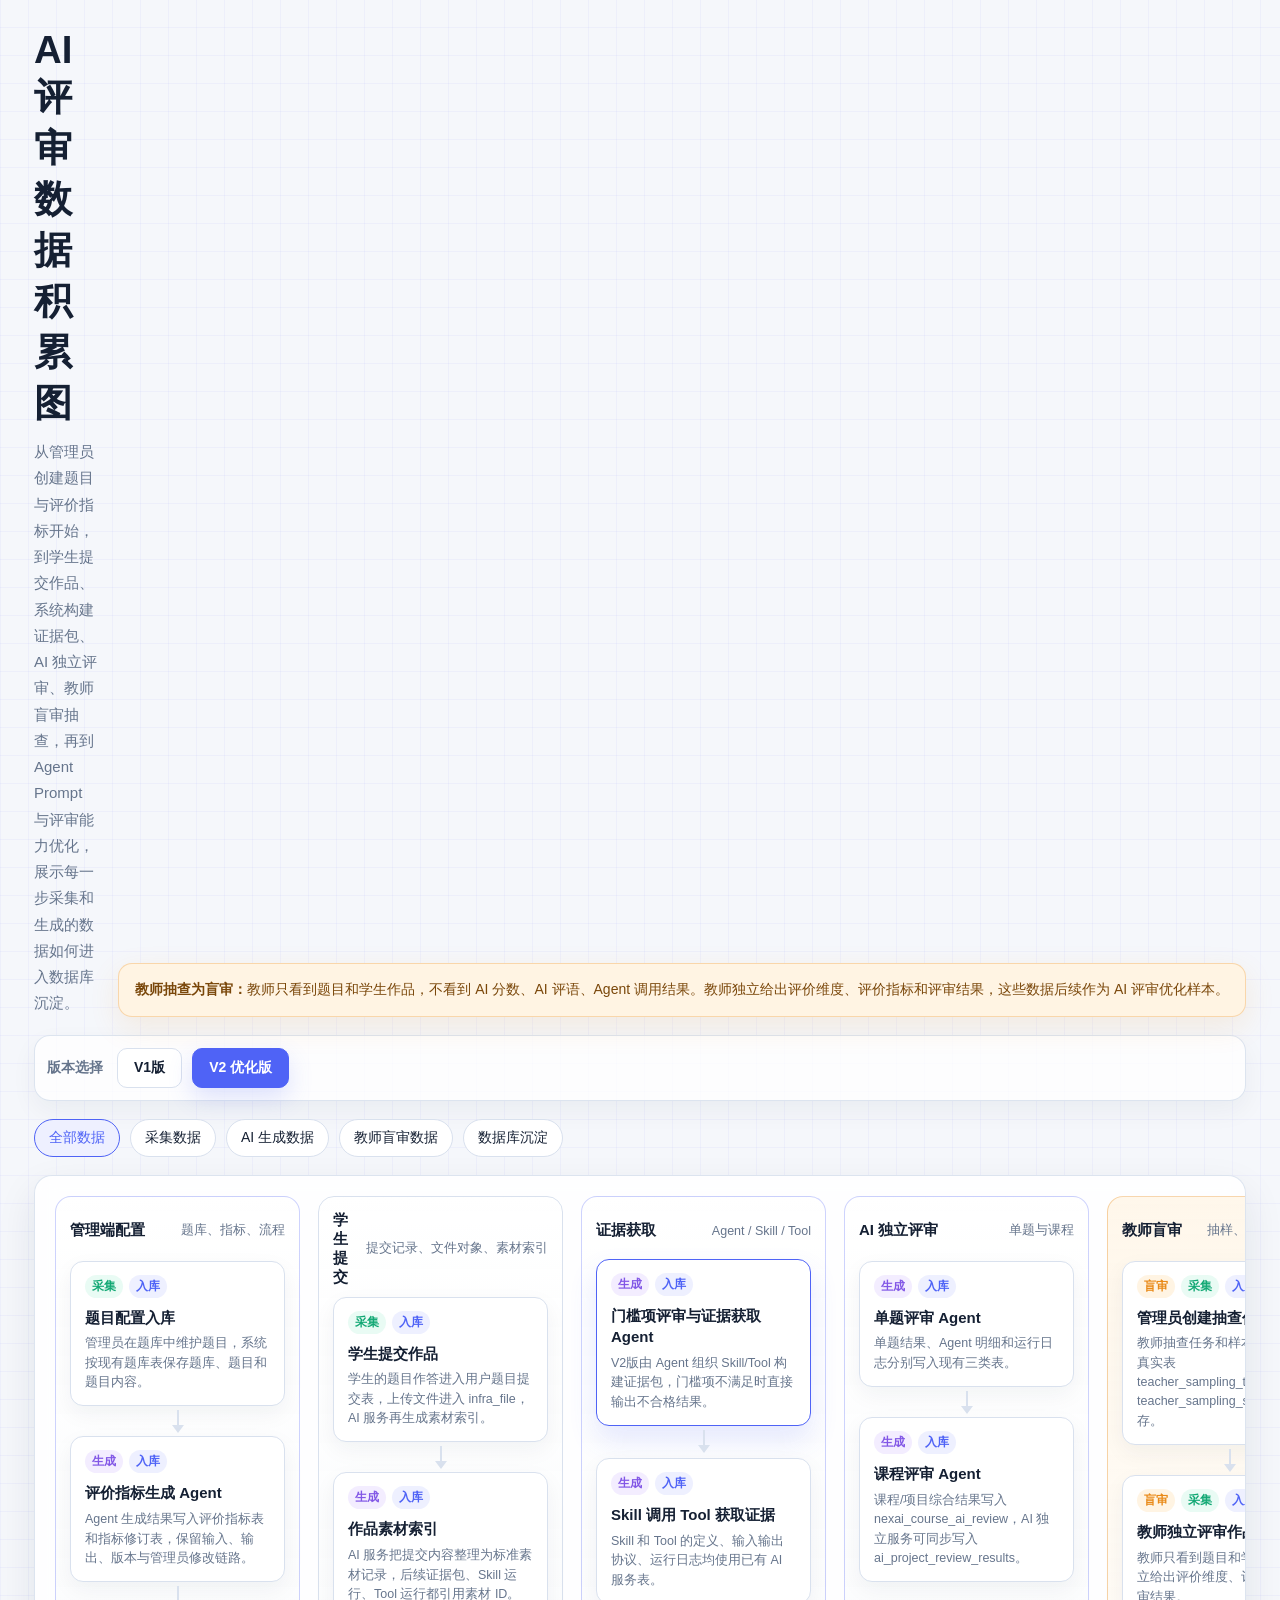
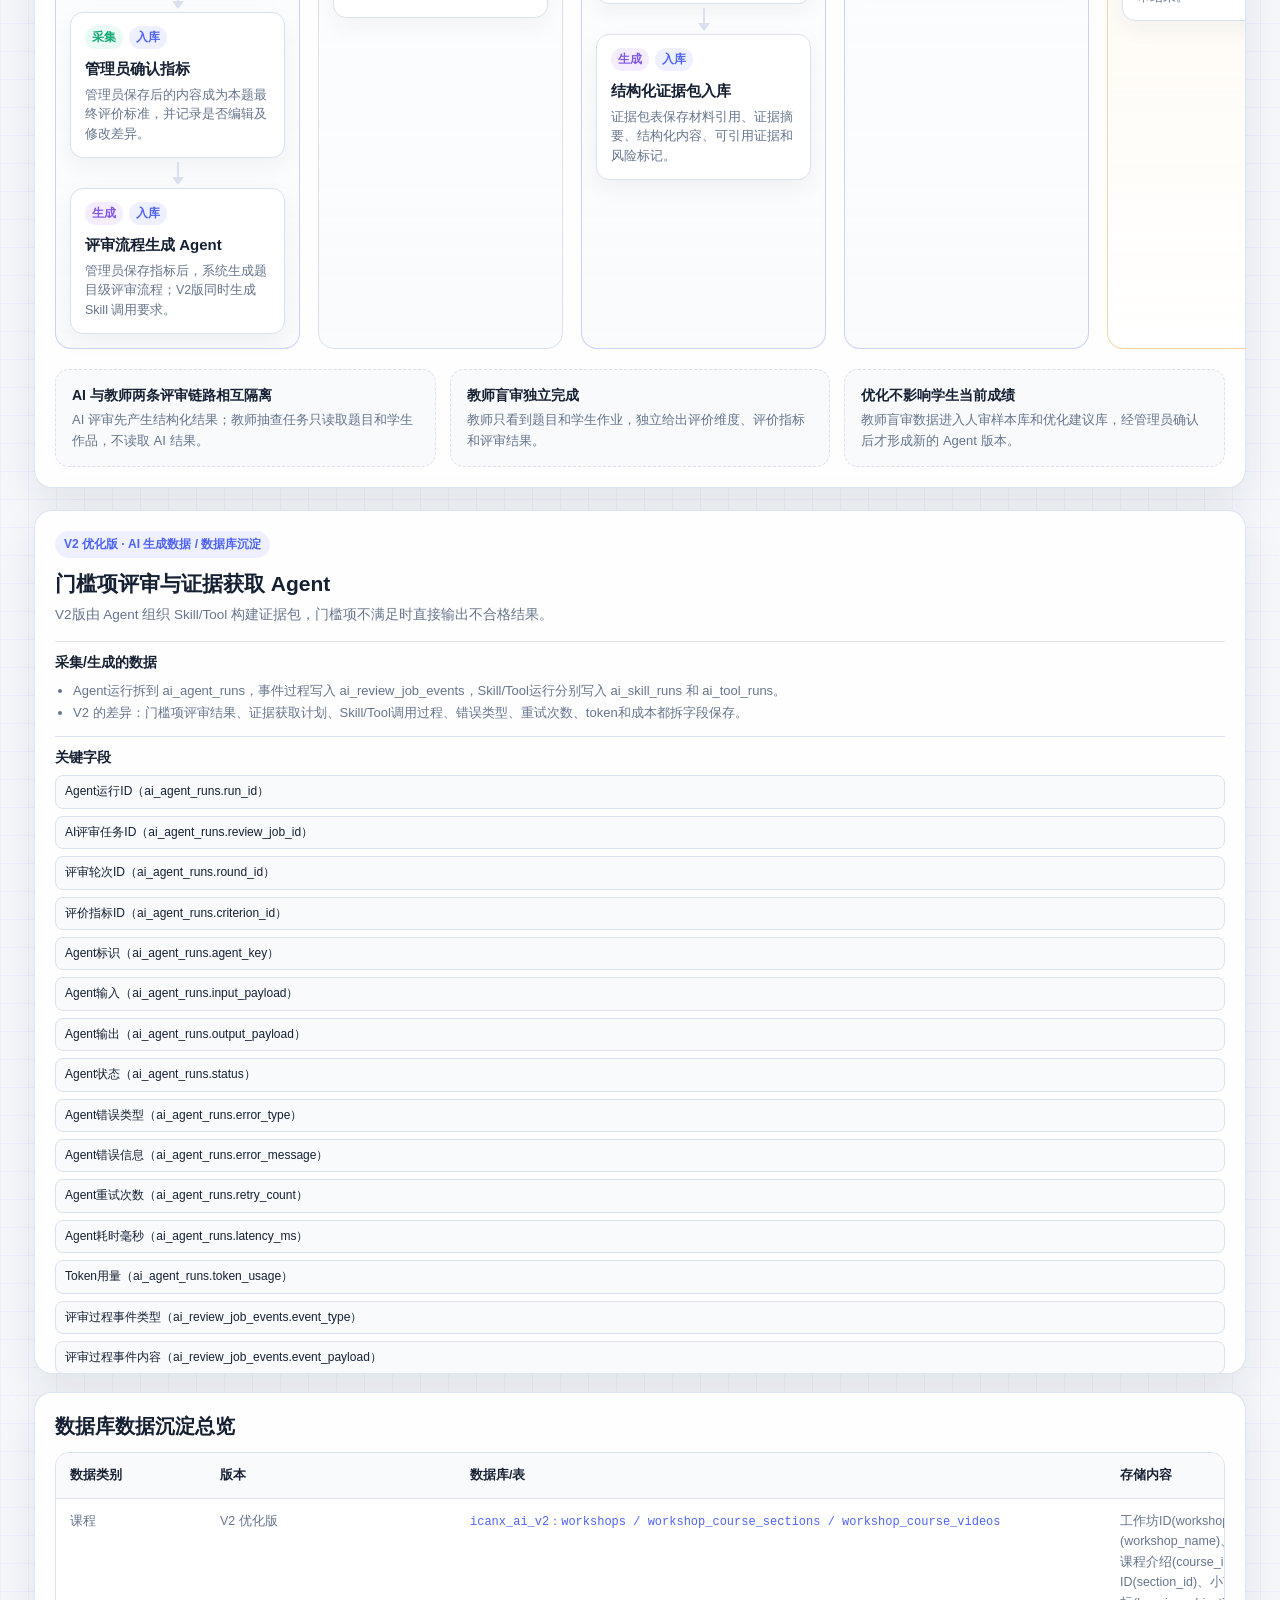
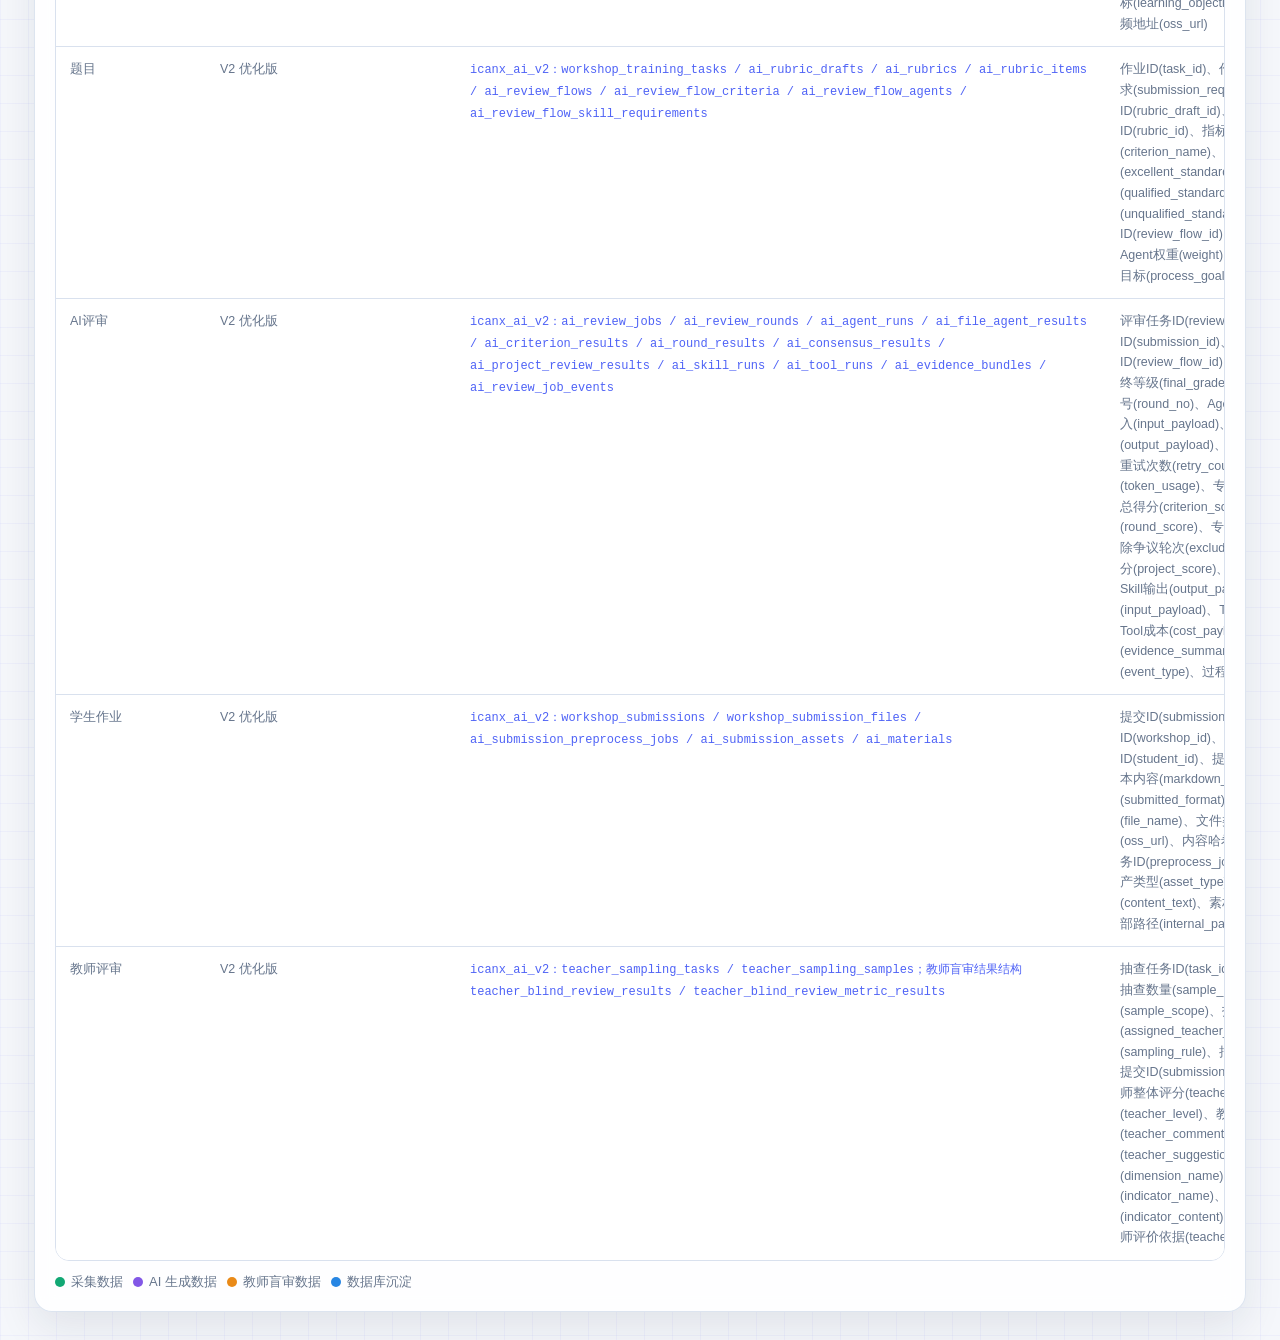
==== ai_review_data_accumulation_map.html @ d0ad9328 "Deploy AI review data accumulation map" ====
<!--
  文件说明：AI 评审数据积累交互图。
  作用：展示 AI 评审、教师盲审与 Prompt 优化过程中，采集数据和生成数据如何进入数据库沉淀。
  使用方式：直接双击本 HTML 文件即可在浏览器中查看和交互。
-->
<!doctype html>
<html lang="zh-CN">
<head>
  <meta charset="UTF-8" />
  <meta name="viewport" content="width=device-width, initial-scale=1.0" />
  <title>AI 评审数据积累图</title>
  <style>
    :root {
      color-scheme: light;
      --bg: #f5f7fb;
      --surface: #ffffff;
      --surface-soft: #f8fafc;
      --ink: #152033;
      --muted: #66758c;
      --line: #d9e1ee;
      --primary: #4f63f6;
      --primary-soft: #eef0ff;
      --green: #12a874;
      --green-soft: #e9fbf4;
      --orange: #e98a18;
      --orange-soft: #fff4e3;
      --purple: #8257e6;
      --purple-soft: #f3edff;
      --blue: #2786e3;
      --blue-soft: #eaf4ff;
      --red: #d94a4a;
      --red-soft: #fff0f0;
      --shadow: 0 16px 40px rgba(21, 32, 51, 0.09);
      --radius: 14px;
    }

    * {
      box-sizing: border-box;
    }

    body {
      margin: 0;
      font-family: -apple-system, BlinkMacSystemFont, "Segoe UI", "PingFang SC", "Microsoft YaHei", sans-serif;
      background:
        linear-gradient(90deg, rgba(79, 99, 246, 0.05) 1px, transparent 1px),
        linear-gradient(0deg, rgba(79, 99, 246, 0.05) 1px, transparent 1px),
        var(--bg);
      background-size: 28px 28px;
      color: var(--ink);
    }

    .page {
      max-width: 1880px;
      margin: 0 auto;
      padding: 28px 34px;
    }

    .hero {
      display: grid;
      grid-template-columns: minmax(0, 1fr) auto;
      gap: 20px;
      align-items: end;
      margin-bottom: 18px;
    }

    h1 {
      margin: 0 0 10px;
      font-size: clamp(26px, 3vw, 42px);
      letter-spacing: 0;
    }

    .subtitle {
      max-width: 980px;
      margin: 0;
      color: var(--muted);
      line-height: 1.75;
      font-size: 15px;
    }

    .blind-note {
      min-width: 280px;
      border: 1px solid rgba(233, 138, 24, 0.28);
      background: var(--orange-soft);
      color: #7a470a;
      border-radius: var(--radius);
      padding: 14px 16px;
      font-size: 14px;
      line-height: 1.65;
      box-shadow: 0 10px 30px rgba(233, 138, 24, 0.12);
    }

    .toolbar {
      display: flex;
      flex-wrap: wrap;
      gap: 10px;
      margin: 18px 0;
    }

    .version-toolbar {
      display: flex;
      flex-wrap: wrap;
      align-items: center;
      gap: 10px;
      margin: 18px 0 8px;
      padding: 12px;
      border: 1px solid rgba(217, 225, 238, 0.9);
      border-radius: 16px;
      background: rgba(255, 255, 255, 0.74);
      box-shadow: 0 10px 26px rgba(21, 32, 51, 0.05);
    }

    .version-label {
      color: var(--muted);
      font-size: 14px;
      font-weight: 700;
      margin-right: 4px;
    }

    .filter-btn {
      appearance: none;
      border: 1px solid var(--line);
      background: var(--surface);
      color: var(--ink);
      border-radius: 999px;
      padding: 9px 14px;
      cursor: pointer;
      font-size: 14px;
      transition: 0.18s ease;
    }

    .filter-btn:hover,
    .filter-btn.active {
      border-color: var(--primary);
      background: var(--primary-soft);
      color: var(--primary);
    }

    .version-btn {
      appearance: none;
      border: 1px solid var(--line);
      background: var(--surface);
      color: var(--ink);
      border-radius: 10px;
      padding: 10px 16px;
      cursor: pointer;
      font-size: 14px;
      font-weight: 700;
      transition: 0.18s ease;
    }

    .version-btn:hover,
    .version-btn.active {
      border-color: var(--primary);
      background: var(--primary);
      color: #fff;
      box-shadow: 0 10px 24px rgba(79, 99, 246, 0.18);
    }

    .layout {
      display: grid;
      grid-template-columns: minmax(0, 1fr) 480px;
      gap: 22px;
      align-items: start;
    }

    .map-card,
    .detail-panel,
    .table-panel {
      background: rgba(255, 255, 255, 0.88);
      border: 1px solid rgba(217, 225, 238, 0.9);
      border-radius: 18px;
      box-shadow: var(--shadow);
      backdrop-filter: blur(10px);
    }

    .map-card {
      padding: 20px;
      overflow-x: auto;
      overflow-y: visible;
    }

    .lane-grid {
      display: grid;
      grid-template-columns: repeat(6, minmax(245px, 1fr));
      gap: 18px;
      align-items: stretch;
      min-width: 1550px;
    }

    .lane {
      min-width: 0;
      border: 1px solid var(--line);
      border-radius: 16px;
      padding: 14px;
      background: linear-gradient(180deg, rgba(255, 255, 255, 0.96), rgba(248, 250, 252, 0.86));
    }

    .lane.hidden-by-version {
      display: none;
    }

    .lane.ai {
      border-color: rgba(79, 99, 246, 0.28);
    }

    .lane.teacher {
      border-color: rgba(233, 138, 24, 0.35);
      background: linear-gradient(180deg, rgba(255, 244, 227, 0.72), rgba(255, 255, 255, 0.92));
    }

    .lane.optimize {
      border-color: rgba(18, 168, 116, 0.28);
      background: linear-gradient(180deg, rgba(233, 251, 244, 0.78), rgba(255, 255, 255, 0.92));
    }

    .lane-title {
      display: flex;
      align-items: center;
      justify-content: space-between;
      gap: 8px;
      margin-bottom: 10px;
      min-height: 40px;
      font-size: 15px;
      font-weight: 700;
    }

    .lane-title span {
      min-width: 0;
    }

    .lane-title small {
      flex-shrink: 0;
      color: var(--muted);
      font-weight: 500;
    }

    .step {
      position: relative;
      width: 100%;
      text-align: left;
      appearance: none;
      border: 1px solid var(--line);
      background: var(--surface);
      color: var(--ink);
      border-radius: 13px;
      padding: 13px 14px;
      margin-bottom: 30px;
      cursor: pointer;
      box-shadow: 0 8px 22px rgba(21, 32, 51, 0.05);
      transition: transform 0.18s ease, border-color 0.18s ease, box-shadow 0.18s ease;
    }

    .step:last-child {
      margin-bottom: 0;
    }

    .step:not(:last-child)::after {
      content: "";
      position: absolute;
      left: 50%;
      bottom: -22px;
      width: 2px;
      height: 17px;
      background: var(--line);
      transform: translateX(-50%);
    }

    .step:not(:last-child)::before {
      content: "";
      position: absolute;
      left: 50%;
      bottom: -28px;
      width: 0;
      height: 0;
      border-left: 6px solid transparent;
      border-right: 6px solid transparent;
      border-top: 8px solid var(--line);
      transform: translateX(-50%);
    }

    .step:hover,
    .step.active {
      transform: translateY(-2px);
      border-color: var(--primary);
      box-shadow: 0 14px 28px rgba(79, 99, 246, 0.14);
    }

    .step.hidden-by-filter {
      opacity: 0.28;
      filter: grayscale(0.35);
    }

    .step.hidden-by-version {
      display: none;
    }

    .tag-row {
      display: flex;
      flex-wrap: wrap;
      gap: 6px;
      margin-bottom: 9px;
    }

    .tag {
      display: inline-flex;
      align-items: center;
      border-radius: 999px;
      padding: 3px 7px;
      font-size: 12px;
      font-weight: 600;
      background: var(--blue-soft);
      color: var(--blue);
    }

    .tag.generated {
      background: var(--purple-soft);
      color: var(--purple);
    }

    .tag.collected {
      background: var(--green-soft);
      color: var(--green);
    }

    .tag.blind {
      background: var(--orange-soft);
      color: var(--orange);
    }

    .tag.db {
      background: var(--primary-soft);
      color: var(--primary);
    }

    .step-title {
      display: block;
      font-size: 15px;
      font-weight: 700;
      line-height: 1.45;
    }

    .step-desc {
      display: block;
      margin-top: 6px;
      color: var(--muted);
      font-size: 12.5px;
      line-height: 1.55;
    }

    .bridge-row {
      display: grid;
      grid-template-columns: repeat(3, minmax(0, 1fr));
      gap: 14px;
      margin-top: 14px;
    }

    .bridge {
      border: 1px dashed var(--line);
      background: var(--surface-soft);
      border-radius: 14px;
      padding: 14px 16px;
      color: var(--muted);
      font-size: 13px;
      line-height: 1.6;
    }

    .bridge strong {
      display: block;
      margin-bottom: 4px;
      color: var(--ink);
      font-size: 14px;
    }

    .detail-panel {
      position: sticky;
      top: 18px;
      padding: 20px;
      max-height: calc(100vh - 36px);
      overflow: auto;
    }

    .detail-kicker {
      display: inline-flex;
      align-items: center;
      gap: 6px;
      border-radius: 999px;
      background: var(--primary-soft);
      color: var(--primary);
      padding: 5px 9px;
      font-size: 12px;
      font-weight: 700;
    }

    .detail-title {
      margin: 12px 0 6px;
      font-size: 21px;
      line-height: 1.35;
    }

    .detail-summary {
      margin: 0 0 14px;
      color: var(--muted);
      font-size: 13.5px;
      line-height: 1.7;
    }

    .detail-section {
      border-top: 1px solid var(--line);
      padding-top: 12px;
      margin-top: 12px;
    }

    .detail-section h3 {
      margin: 0 0 8px;
      font-size: 14px;
    }

    .detail-section ul {
      margin: 0;
      padding-left: 18px;
      color: var(--muted);
      font-size: 13px;
      line-height: 1.7;
    }

    .field-list {
      display: grid;
      grid-template-columns: 1fr;
      gap: 7px;
    }

    .field {
      border: 1px solid var(--line);
      background: var(--surface-soft);
      border-radius: 8px;
      padding: 7px 9px;
      color: var(--ink);
      font-size: 12px;
      line-height: 1.45;
      overflow-wrap: anywhere;
      word-break: break-word;
    }

    .field.suggested {
      border-color: rgba(233, 138, 24, 0.32);
      background: var(--orange-soft);
      color: #7a470a;
    }

    .db-list {
      display: grid;
      gap: 8px;
    }

    .db-item {
      border: 1px solid var(--line);
      background: var(--surface-soft);
      border-radius: 10px;
      padding: 9px;
      font-size: 13px;
      line-height: 1.5;
    }

    .db-item code {
      display: block;
      margin-bottom: 4px;
      color: var(--primary);
      font-family: ui-monospace, SFMono-Regular, Menlo, Consolas, monospace;
      font-size: 12px;
      word-break: break-all;
    }

    .table-panel {
      margin-top: 18px;
      padding: 20px;
    }

    .table-panel h2 {
      margin: 0 0 12px;
      font-size: 20px;
    }

    .table-wrap {
      overflow-x: auto;
      border: 1px solid var(--line);
      border-radius: 14px;
      background: var(--surface);
    }

    table {
      width: 100%;
      border-collapse: collapse;
      min-width: 1680px;
      font-size: 12.5px;
      table-layout: fixed;
    }

    th,
    td {
      border-bottom: 1px solid var(--line);
      padding: 12px 14px;
      text-align: left;
      vertical-align: top;
      line-height: 1.65;
      overflow-wrap: anywhere;
      word-break: break-word;
    }

    th {
      background: var(--surface-soft);
      color: var(--ink);
      font-weight: 700;
    }

    th:nth-child(1),
    td:nth-child(1) {
      width: 150px;
    }

    th:nth-child(2),
    td:nth-child(2) {
      width: 250px;
    }

    th:nth-child(3),
    td:nth-child(3) {
      width: 650px;
    }

    th:nth-child(4),
    td:nth-child(4) {
      width: 300px;
    }

    th:nth-child(5),
    td:nth-child(5) {
      width: 260px;
    }

    th:nth-child(6),
    td:nth-child(6) {
      width: 260px;
    }

    td {
      color: var(--muted);
    }

    td code {
      color: var(--primary);
      font-family: ui-monospace, SFMono-Regular, Menlo, Consolas, monospace;
      font-size: 12px;
    }

    tr:last-child td {
      border-bottom: 0;
    }

    .legend {
      display: flex;
      flex-wrap: wrap;
      gap: 10px;
      margin-top: 12px;
      color: var(--muted);
      font-size: 13px;
    }

    .legend-item {
      display: inline-flex;
      align-items: center;
      gap: 6px;
    }

    .dot {
      width: 10px;
      height: 10px;
      border-radius: 999px;
      background: var(--primary);
    }

    .dot.collected {
      background: var(--green);
    }

    .dot.generated {
      background: var(--purple);
    }

    .dot.blind {
      background: var(--orange);
    }

    .dot.db {
      background: var(--blue);
    }

    @media (max-width: 1280px) {
      .layout {
        grid-template-columns: 1fr;
      }

      .detail-panel {
        position: static;
      }

      .lane-grid {
        overflow-x: auto;
        padding-bottom: 6px;
      }

      .lane {
        min-width: 220px;
      }
    }

    @media (max-width: 760px) {
      .page {
        padding: 18px;
      }

      .hero {
        grid-template-columns: 1fr;
      }

      .blind-note {
        min-width: 0;
      }

      .lane-grid,
      .bridge-row {
        grid-template-columns: 1fr;
      }

      .lane {
        min-width: 0;
      }
    }
  </style>
</head>
<body>
  <main class="page">
    <section class="hero" aria-labelledby="page-title">
      <div>
        <h1 id="page-title">AI 评审数据积累图</h1>
        <p class="subtitle">
          从管理员创建题目与评价指标开始，到学生提交作品、系统构建证据包、AI 独立评审、教师盲审抽查，再到 Agent Prompt 与评审能力优化，展示每一步采集和生成的数据如何进入数据库沉淀。
        </p>
      </div>
      <aside class="blind-note">
        <strong>教师抽查为盲审：</strong>教师只看到题目和学生作品，不看到 AI 分数、AI 评语、Agent 调用结果。教师独立给出评价维度、评价指标和评审结果，这些数据后续作为 AI 评审优化样本。
      </aside>
    </section>

    <nav class="version-toolbar" aria-label="版本选择">
      <span class="version-label">版本选择</span>
      <button class="version-btn" data-version="V1版" type="button">V1版</button>
      <button class="version-btn active" data-version="V2 优化版" type="button">V2 优化版</button>
    </nav>

    <nav class="toolbar" aria-label="数据类型筛选">
      <button class="filter-btn active" data-filter="all" type="button">全部数据</button>
      <button class="filter-btn" data-filter="collected" type="button">采集数据</button>
      <button class="filter-btn" data-filter="generated" type="button">AI 生成数据</button>
      <button class="filter-btn" data-filter="blind" type="button">教师盲审数据</button>
      <button class="filter-btn" data-filter="db" type="button">数据库沉淀</button>
    </nav>

    <section class="layout">
      <div class="map-card">
        <div class="lane-grid" id="flow-map" aria-label="AI 评审数据积累流程图"></div>
        <div class="bridge-row">
          <div class="bridge">
            <strong>AI 与教师两条评审链路相互隔离</strong>
            AI 评审先产生结构化结果；教师抽查任务只读取题目和学生作品，不读取 AI 结果。
          </div>
          <div class="bridge">
            <strong>教师盲审独立完成</strong>
            教师只看到题目和学生作业，独立给出评价维度、评价指标和评审结果。
          </div>
          <div class="bridge">
            <strong>优化不影响学生当前成绩</strong>
            教师盲审数据进入人审样本库和优化建议库，经管理员确认后才形成新的 Agent 版本。
          </div>
        </div>
      </div>

      <aside class="detail-panel" aria-live="polite">
        <span class="detail-kicker" id="detail-type">数据库沉淀</span>
        <h2 class="detail-title" id="detail-title">点击任意模块查看数据详情</h2>
        <p class="detail-summary" id="detail-summary">
          每个模块会展示采集数据、生成数据、关键字段、写入表和后续用途。
        </p>

        <div class="detail-section">
          <h3>采集/生成的数据</h3>
          <ul id="detail-data"></ul>
        </div>

        <div class="detail-section">
          <h3>关键字段</h3>
          <div class="field-list" id="detail-fields"></div>
        </div>

        <div class="detail-section">
          <h3>数据库存储</h3>
          <div class="db-list" id="detail-tables"></div>
        </div>

        <div class="detail-section">
          <h3>数据用途</h3>
          <ul id="detail-usage"></ul>
        </div>
      </aside>
    </section>

    <section class="table-panel">
      <h2>数据库数据沉淀总览</h2>
      <div class="table-wrap">
        <table>
          <thead>
            <tr>
              <th>数据类别</th>
              <th>版本</th>
              <th>数据库/表</th>
              <th>存储内容</th>
              <th>关键关系</th>
              <th>用途</th>
            </tr>
          </thead>
          <tbody id="db-summary"></tbody>
        </table>
      </div>
      <div class="legend" aria-label="图例">
        <span class="legend-item"><span class="dot collected"></span>采集数据</span>
        <span class="legend-item"><span class="dot generated"></span>AI 生成数据</span>
        <span class="legend-item"><span class="dot blind"></span>教师盲审数据</span>
        <span class="legend-item"><span class="dot db"></span>数据库沉淀</span>
      </div>
    </section>
  </main>

  <script>
    const field = (version, key, name) => ({ version, key, name });
    const v1 = (key, name) => field("V1版", key, name);
    const v2 = (key, name) => field("V2 优化版", key, name);
    const common = (key, name) => field("教师盲审通用", key, name);

    const lanes = [
      {
        id: "admin",
        title: "管理端配置",
        subtitle: "题库、指标、流程",
        className: "ai",
        nodes: [
          {
            id: "question-config",
            title: "题目配置入库",
            desc: "管理员在题库中维护题目，系统按现有题库表保存题库、题目和题目内容。",
            type: ["collected", "db"],
            data: [
              "V1版：课程、章节、小节、题库和题目分别保存到 nexai_course、nexai_course_chapters、nexai_course_sections、nexai_training_bank、nexai_training_bank_question。",
              "V2 优化版：独立 AI 服务保留可迁移的工作坊与作业结构，课程项目保存到 workshops，作业保存到 workshop_training_tasks。",
              "V1 与 V2 的区别：V1 依赖 NexAI 业务库题库结构；V2 作为独立 AI 评审项目，需要能被其他系统直接传入课程/题目/作业配置。"
            ],
            fields: [
              v1("nexai_course.id", "课程ID"),
              v1("nexai_course.title", "课程标题"),
              v1("nexai_course.summary", "课程介绍/详情"),
              v1("nexai_course_chapters.id", "章节ID"),
              v1("nexai_course_chapters.course_id", "所属课程ID"),
              v1("nexai_course_sections.id", "小节ID"),
              v1("nexai_course_sections.traine_id", "绑定题库ID"),
              v1("nexai_training_bank.id", "题库ID"),
              v1("nexai_training_bank.name", "题库名称"),
              v1("nexai_training_bank.fields_json", "题库兼容字段JSON"),
              v1("nexai_training_bank_question.id", "题目ID"),
              v1("nexai_training_bank_question.traine_id", "所属题库ID"),
              v1("nexai_training_bank_question.type", "题目类型"),
              v1("nexai_training_bank_question.label", "题目内容"),
              v1("nexai_training_bank_question.required", "是否必答"),
              v1("nexai_training_bank_question.sort_order", "题目排序"),
              v2("workshops.workshop_id", "工作坊ID"),
              v2("workshops.workshop_name", "工作坊名称"),
              v2("workshops.course_name", "课程名称"),
              v2("workshops.course_intro", "课程介绍"),
              v2("workshops.status", "工作坊状态"),
              v2("workshops.current_rubric_id", "当前评价指标ID"),
              v2("workshop_training_tasks.task_id", "作业ID"),
              v2("workshop_training_tasks.workshop_id", "所属工作坊ID"),
              v2("workshop_training_tasks.task_title", "作业标题"),
              v2("workshop_training_tasks.task_detail", "作业内容"),
              v2("workshop_training_tasks.submission_requirements", "提交要求"),
              v2("workshop_training_tasks.accepted_file_types", "允许文件类型")
            ],
            tables: [
              ["V1：nexai_course / nexai_course_chapters / nexai_course_sections", "V1版课程、章节、小节"],
              ["V1：nexai_training_bank / nexai_training_bank_question", "V1版题库和题目"],
              ["V2：workshops / workshop_training_tasks", "优化版独立 AI 评审项目的课程与作业配置"]
            ],
            usage: [
              "作为评价指标生成 Agent 的题目输入。",
              "作为学生端作业/习题页面的题目来源。",
              "作为 AI 评审与教师盲审共用的题目基准。"
            ]
          },
          {
            id: "rubric-agent",
            title: "评价指标生成 Agent",
            desc: "Agent 生成结果写入评价指标表和指标修订表，保留输入、输出、版本与管理员修改链路。",
            type: ["generated", "db"],
            data: [
              "V1版：题目级评价指标保存到 nexai_training_bank_evaluation_indicator，修订历史保存到 nexai_training_bank_evaluation_indicator_revision。",
              "V2 优化版：Agent 草稿保存到 ai_rubric_drafts，管理员确认后的评价指标主表保存到 ai_rubrics，维度/指标明细保存到 ai_rubric_items。",
              "V2 需要同时保存学生展示指标和 Agent 评审指标：学生展示指标为 Agent 评审指标的简版总结，内容必须一致。"
            ],
            fields: [
              v1("nexai_training_bank_evaluation_indicator.id", "评价指标记录ID"),
              v1("nexai_training_bank_evaluation_indicator.question_bank_id", "题库ID"),
              v1("nexai_training_bank_evaluation_indicator.question_id", "题目ID"),
              v1("nexai_training_bank_evaluation_indicator.question_title", "题目标题"),
              v1("nexai_training_bank_evaluation_indicator.question_type", "题目类型"),
              v1("nexai_training_bank_evaluation_indicator.question_content_json", "题目内容快照"),
              v1("nexai_training_bank_evaluation_indicator.indicator_json", "评价指标JSON"),
              v1("nexai_training_bank_evaluation_indicator.agent_indicator_json", "Agent评审指标JSON"),
              v1("nexai_training_bank_evaluation_indicator.final_indicator_json", "管理员确认指标JSON"),
              v1("nexai_training_bank_evaluation_indicator.generation_input_json", "指标生成输入JSON"),
              v1("nexai_training_bank_evaluation_indicator.generation_output_json", "指标生成输出JSON"),
              v1("nexai_training_bank_evaluation_indicator.status", "指标状态"),
              v1("nexai_training_bank_evaluation_indicator_revision.revision_type", "修订类型"),
              v1("nexai_training_bank_evaluation_indicator_revision.source_type", "修订来源"),
              v1("nexai_training_bank_evaluation_indicator_revision.indicator_json", "本次修订指标JSON"),
              v2("ai_rubric_drafts.rubric_draft_id", "评价指标草稿ID"),
              v2("ai_rubric_drafts.workshop_id", "工作坊ID"),
              v2("ai_rubric_drafts.generator_agent_key", "指标生成Agent标识"),
              v2("ai_rubric_drafts.input_payload", "指标生成Agent输入"),
              v2("ai_rubric_drafts.rubric_json", "指标生成Agent输出"),
              v2("ai_rubrics.rubric_id", "正式评价指标ID"),
              v2("ai_rubrics.rubric_title", "评价指标标题"),
              v2("ai_rubrics.total_score", "总分"),
              v2("ai_rubrics.rubric_json", "完整评价指标JSON"),
              v2("ai_rubrics.confirmed_by", "确认管理员ID"),
              v2("ai_rubric_items.criterion_id", "评价指标明细ID"),
              v2("ai_rubric_items.criterion_name", "评价维度/指标名称"),
              v2("ai_rubric_items.score", "指标分值"),
              v2("ai_rubric_items.description", "学生展示指标摘要"),
              v2("ai_rubric_items.excellent_standard", "优秀标准"),
              v2("ai_rubric_items.qualified_standard", "合格标准"),
              v2("ai_rubric_items.unqualified_standard", "不合格标准"),
              v2("ai_rubric_items.review_points", "Agent评审关注点"),
              v2("ai_rubric_items.suggested_agent_types", "建议评审Agent类型")
            ],
            tables: [
              ["V1：nexai_training_bank_evaluation_indicator", "V1版题目当前评价指标"],
              ["V1：nexai_training_bank_evaluation_indicator_revision", "V1版评价指标修订历史"],
              ["V2：ai_rubric_drafts / ai_rubrics / ai_rubric_items", "优化版评价指标草稿、正式指标和明细"]
            ],
            usage: [
              "学生端展示 final_indicator_json 中的简版评价指标。",
              "AI 单题评审读取 final_indicator_json 或 agent_indicator_json 中的详细指标。",
              "教师端不展示 AI 评价指标和 AI 评审结果；教师独立填写评价维度、评价指标和评审结果。"
            ]
          },
          {
            id: "admin-confirm",
            title: "管理员确认指标",
            desc: "管理员保存后的内容成为本题最终评价标准，并记录是否编辑及修改差异。",
            type: ["collected", "db"],
            data: [
              "V1版：管理员保存后更新 final_indicator_json，并生成 revision 记录。",
              "V2 优化版：管理员确认后生成 ai_rubrics 和 ai_rubric_items 的正式版本。",
              "两版共同要求：确认后的指标用于学生展示、AI 评审、教师盲审的同一题目基准。"
            ],
            fields: [
              v1("nexai_training_bank_evaluation_indicator.final_indicator_json", "管理员最终评价指标"),
              v1("nexai_training_bank_evaluation_indicator.final_revision_id", "最终修订版本ID"),
              v1("nexai_training_bank_evaluation_indicator.is_edited", "是否修改过Agent结果"),
              v1("nexai_training_bank_evaluation_indicator.status", "指标状态"),
              v1("nexai_training_bank_evaluation_indicator.updater", "更新人"),
              v1("nexai_training_bank_evaluation_indicator.update_time", "更新时间"),
              v2("ai_rubrics.status", "正式指标状态"),
              v2("ai_rubrics.confirmed_by", "确认管理员ID"),
              v2("ai_rubrics.confirmed_at", "确认时间"),
              v2("ai_rubric_items.sort_order", "指标排序"),
              v2("ai_audit_logs.actor_id", "操作人ID"),
              v2("ai_audit_logs.action", "确认动作"),
              v2("ai_audit_logs.target_type", "操作对象类型"),
              v2("ai_audit_logs.target_id", "操作对象ID"),
              v2("ai_audit_logs.before_snapshot", "确认前快照"),
              v2("ai_audit_logs.after_snapshot", "确认后快照")
            ],
            tables: [
              ["V1：nexai_training_bank_evaluation_indicator / nexai_training_bank_evaluation_indicator_revision", "V1版管理员保存后的指标和修订记录"],
              ["V2：ai_rubrics / ai_rubric_items / ai_audit_logs", "优化版正式指标、指标明细和操作审计"]
            ],
            usage: [
              "冻结本题 AI 评审标准。",
              "冻结本题教师盲审标准。",
              "后续做 AI 评审优化复盘时，能回溯当时使用的标准版本。"
            ]
          },
          {
            id: "flow-agent",
            title: "评审流程生成 Agent",
            desc: "管理员保存指标后，系统生成题目级评审流程；V2版同时生成 Skill 调用要求。",
            type: ["generated", "db"],
            data: [
              "V1版：题目级流程主数据保存在 nexai_training_bank_review_flow，评审过程只调度 Agent。",
              "V2 优化版：评审流程拆成流程主表、指标表、Agent调度表、Skill要求表，并增加题目类型Skill模板。",
              "V2 的差异：不只保存 flow_json，还把每条指标的 Agent、Skill、材料类型、权重、取证目标拆开保存。"
            ],
            fields: [
              v1("nexai_training_bank_review_flow.id", "评审流程记录ID"),
              v1("nexai_training_bank_review_flow.question_bank_id", "题库ID"),
              v1("nexai_training_bank_review_flow.question_id", "题目ID"),
              v1("nexai_training_bank_review_flow.question_title", "题目标题"),
              v1("nexai_training_bank_review_flow.question_type", "题目类型"),
              v1("nexai_training_bank_review_flow.flow_json", "流程JSON"),
              v1("nexai_training_bank_review_flow.generation_input_json", "流程生成输入JSON"),
              v1("nexai_training_bank_review_flow.generation_output_json", "流程生成输出JSON"),
              v1("nexai_training_bank_review_flow.status", "流程状态"),
              v2("ai_review_flows.review_flow_id", "评审流程ID"),
              v2("ai_review_flows.rubric_id", "评价指标ID"),
              v2("ai_review_flows.generator_agent_version_id", "流程生成Agent版本ID"),
              v2("ai_review_flows.review_rounds", "基础评审轮数"),
              v2("ai_review_flows.max_rounds", "最大评审轮数"),
              v2("ai_review_flows.aggregation_rule", "汇总规则"),
              v2("ai_review_flows.consensus_config", "总评配置"),
              v2("ai_review_flow_criteria.criterion_id", "流程内评价指标ID"),
              v2("ai_review_flow_agents.agent_key", "指标评审Agent标识"),
              v2("ai_review_flow_agents.weight", "Agent权重"),
              v2("ai_review_flow_agents.required_asset_types", "必需材料类型"),
              v2("ai_review_flow_agents.agent_review_focus", "Agent评审关注点"),
              v2("ai_review_flow_skill_requirements.skill_key", "Skill标识"),
              v2("ai_review_flow_skill_requirements.material_types", "Skill处理材料类型"),
              v2("ai_review_flow_skill_requirements.process_goal", "Skill取证目标"),
              v2("ai_question_type_skill_templates.question_type", "题目类型"),
              v2("ai_question_type_skill_templates.recommended_skills", "推荐Skill列表"),
              v2("ai_question_type_skill_templates.gate_rules", "门槛项规则")
            ],
            tables: [
              ["V1：nexai_training_bank_review_flow", "V1版题目级Agent评审流程"],
              ["V2：ai_review_flows / ai_review_flow_criteria / ai_review_flow_agents / ai_review_flow_skill_requirements", "优化版可拆解、可追溯的评审流程"],
              ["V2：ai_question_type_skill_templates", "题目类型对应的Skill模板"]
            ],
            usage: [
              "学生提交后按题目直接复用固定评审流程。",
              "保证同一道题不同学生使用相同评审流程。",
              "V2版避免只按文件后缀选择 Skill，按题目类型和评价指标取证。"
            ]
          }
        ]
      },
      {
        id: "student",
        title: "学生提交",
        subtitle: "提交记录、文件对象、素材索引",
        className: "",
        nodes: [
          {
            id: "submission",
            title: "学生提交作品",
            desc: "学生的题目作答进入用户题目提交表，上传文件进入 infra_file，AI 服务再生成素材索引。",
            type: ["collected", "db"],
            data: [
              "V1版：题目作答保存到 nexai_user_sections_question，上传文件保存到 infra_file。",
              "V2 优化版：独立 AI 评审项目保存 workshop_submissions 和 workshop_submission_files。",
              "V2 的差异：每次提交有 submission_id，文件明细、OSS地址、解析状态和内容哈希独立保存，方便跨系统调用。"
            ],
            fields: [
              v1("nexai_user_sections_question.id", "学生题目提交ID"),
              v1("nexai_user_sections_question.course_id", "课程ID"),
              v1("nexai_user_sections_question.section_id", "小节ID"),
              v1("nexai_user_sections_question.traine_Id", "题库ID"),
              v1("nexai_user_sections_question.question_id", "题目ID"),
              v1("nexai_user_sections_question.user_id", "学生用户ID"),
              v1("nexai_user_sections_question.type", "题目类型"),
              v1("nexai_user_sections_question.label", "题目内容"),
              v1("nexai_user_sections_question.answer", "学生作答"),
              v1("nexai_user_sections_question.value", "提交值"),
              v1("infra_file.id", "文件ID"),
              v1("infra_file.name", "文件名"),
              v1("infra_file.path", "文件路径"),
              v1("infra_file.url", "文件URL"),
              v1("infra_file.type", "文件类型"),
              v1("infra_file.size", "文件大小"),
              v2("workshop_submissions.submission_id", "学生提交ID"),
              v2("workshop_submissions.workshop_id", "工作坊ID"),
              v2("workshop_submissions.task_id", "作业ID"),
              v2("workshop_submissions.student_id", "学生ID"),
              v2("workshop_submissions.submission_title", "提交标题"),
              v2("workshop_submissions.markdown_content", "Markdown/文本内容"),
              v2("workshop_submissions.submitted_format", "提交格式"),
              v2("workshop_submission_files.file_id", "提交文件ID"),
              v2("workshop_submission_files.file_name", "文件名"),
              v2("workshop_submission_files.file_type", "文件类型"),
              v2("workshop_submission_files.oss_url", "OSS文件地址"),
              v2("workshop_submission_files.content_hash", "文件内容哈希"),
              v2("workshop_submission_files.parse_status", "解析状态")
            ],
            tables: [
              ["V1：nexai_user_sections_question / infra_file", "V1版学生作答和文件元数据"],
              ["V2：workshop_submissions / workshop_submission_files", "优化版独立 AI 评审服务的学生提交和文件明细"]
            ],
            usage: [
              "作为 AI 评审流程的原始输入。",
              "作为教师盲审读取作品的来源。",
              "作为复评、追踪、问题定位的数据基准。"
            ]
          },
          {
            id: "asset-index",
            title: "作品素材索引",
            desc: "AI 服务把提交内容整理为标准素材记录，后续证据包、Skill 运行、Tool 运行都引用素材 ID。",
            versions: ["V2 优化版"],
            type: ["generated", "db"],
            data: [
              "V2 优化版：增加 ai_submission_preprocess_jobs 和 ai_submission_assets，用于保存预处理任务、文件类型资产和可评审资产。",
              "V2 的差异：先形成预处理任务，再把文件、URL、压缩包内部文件拆成资产和素材索引，后续证据包引用素材ID。"
            ],
            fields: [
              v2("ai_submission_preprocess_jobs.preprocess_job_id", "预处理任务ID"),
              v2("ai_submission_preprocess_jobs.submission_id", "学生提交ID"),
              v2("ai_submission_preprocess_jobs.review_flow_id", "评审流程ID"),
              v2("ai_submission_preprocess_jobs.status", "预处理状态"),
              v2("ai_submission_preprocess_jobs.evidence_bundle", "预处理证据快照"),
              v2("ai_submission_preprocess_jobs.file_type_assets", "按文件类型归档的资产"),
              v2("ai_submission_assets.asset_id", "资产ID"),
              v2("ai_submission_assets.source_file_id", "来源文件ID"),
              v2("ai_submission_assets.asset_type", "资产类型"),
              v2("ai_submission_assets.content_text", "可读取文本内容"),
              v2("ai_submission_assets.asset_url", "资产访问地址"),
              v2("ai_submission_assets.available_status", "资产可用状态"),
              v2("ai_materials.parent_material_id", "父素材ID"),
              v2("ai_materials.internal_path", "压缩包内部路径")
            ],
            tables: [
              ["V2：ai_submission_preprocess_jobs / ai_submission_assets / ai_materials", "优化版预处理任务、可评审资产和素材索引"]
            ],
            usage: [
              "让不同文件类型统一进入 AI 评审链路。",
              "保留素材读取失败、格式不符、文件过大、URL 不可访问等风险信息。",
              "让证据包可以追溯到原始文件或压缩包内部路径。"
            ]
          }
        ]
      },
      {
        id: "evidence",
        title: "证据获取",
        subtitle: "Agent / Skill / Tool",
        className: "ai",
        versions: ["V2 优化版"],
        nodes: [
          {
            id: "gate-evidence-agent",
            title: "门槛项评审与证据获取 Agent",
            desc: "V2版由 Agent 组织 Skill/Tool 构建证据包，门槛项不满足时直接输出不合格结果。",
            versions: ["V2 优化版"],
            type: ["generated", "db"],
            data: [
              "V2 优化版：Agent运行拆到 ai_agent_runs，事件过程写入 ai_review_job_events，Skill/Tool运行分别写入 ai_skill_runs 和 ai_tool_runs。",
              "V2 的差异：门槛项评审结果、证据获取计划、Skill/Tool调用过程、错误类型、重试次数、token和成本都拆字段保存。"
            ],
            fields: [
              v2("ai_agent_runs.run_id", "Agent运行ID"),
              v2("ai_agent_runs.review_job_id", "AI评审任务ID"),
              v2("ai_agent_runs.round_id", "评审轮次ID"),
              v2("ai_agent_runs.criterion_id", "评价指标ID"),
              v2("ai_agent_runs.agent_key", "Agent标识"),
              v2("ai_agent_runs.input_payload", "Agent输入"),
              v2("ai_agent_runs.output_payload", "Agent输出"),
              v2("ai_agent_runs.status", "Agent状态"),
              v2("ai_agent_runs.error_type", "Agent错误类型"),
              v2("ai_agent_runs.error_message", "Agent错误信息"),
              v2("ai_agent_runs.retry_count", "Agent重试次数"),
              v2("ai_agent_runs.latency_ms", "Agent耗时毫秒"),
              v2("ai_agent_runs.token_usage", "Token用量"),
              v2("ai_review_job_events.event_type", "评审过程事件类型"),
              v2("ai_review_job_events.event_payload", "评审过程事件内容"),
              v2("ai_skill_runs.skill_key", "Skill标识"),
              v2("ai_skill_runs.input_payload", "Skill输入"),
              v2("ai_skill_runs.output_payload", "Skill输出"),
              v2("ai_tool_runs.tool_key", "Tool标识"),
              v2("ai_tool_runs.input_payload", "Tool输入"),
              v2("ai_tool_runs.output_payload", "Tool输出"),
              v2("ai_tool_runs.error_type", "Tool错误类型"),
              v2("ai_tool_runs.cost_payload", "Tool成本信息")
            ],
            tables: [
              ["V2：ai_agent_runs / ai_review_job_events / ai_skill_runs / ai_tool_runs / ai_evidence_bundles", "优化版Agent、事件、Skill、Tool和证据包拆分记录"]
            ],
            usage: [
              "保留 Agent 证据获取与评审判断过程。",
              "门槛项不满足时，直接进入不合格结果，避免无效评审。",
              "门槛项满足时，形成可追溯证据包。"
            ]
          },
          {
            id: "skills-tools",
            title: "Skill 调用 Tool 获取证据",
            desc: "Skill 和 Tool 的定义、输入输出协议、运行日志均使用已有 AI 服务表。",
            versions: ["V2 优化版"],
            type: ["generated", "db"],
            data: [
              "V2 优化版：Skill定义、Tool定义、Skill运行、Tool运行全部独立落库。",
              "V2 的差异：文件读取、压缩包解析、表格解析、音视频理解、URL访问、代码运行等 Tool 都可以单独记录输入、输出、错误和成本。"
            ],
            fields: [
              v2("ai_skills.skill_key", "Skill标识"),
              v2("ai_skills.skill_name", "Skill名称"),
              v2("ai_skills.skill_type", "Skill类型"),
              v2("ai_skills.supported_file_types", "支持文件类型"),
              v2("ai_skills.input_schema", "Skill输入结构"),
              v2("ai_skills.output_schema", "Skill输出结构"),
              v2("ai_skills.callable_tool_keys", "可调用Tool列表"),
              v2("ai_skills.failure_strategy", "失败处理策略"),
              v2("ai_tools.tool_key", "Tool标识"),
              v2("ai_tools.tool_name", "Tool名称"),
              v2("ai_tools.tool_type", "Tool类型"),
              v2("ai_tools.call_method", "调用方式"),
              v2("ai_tools.input_schema", "Tool输入结构"),
              v2("ai_tools.output_schema", "Tool输出结构"),
              v2("ai_tools.timeout_ms", "超时时间"),
              v2("ai_tools.retry_count", "重试次数"),
              v2("ai_tool_runs.tool_run_id", "Tool运行ID"),
              v2("ai_tool_runs.skill_run_id", "所属Skill运行ID"),
              v2("ai_tool_runs.status", "Tool状态"),
              v2("ai_tool_runs.elapsed_ms", "Tool耗时毫秒")
            ],
            tables: [
              ["V2：ai_skills / ai_tools / ai_skill_runs / ai_tool_runs", "优化版Skill、Tool能力与运行记录"]
            ],
            usage: [
              "把文件、URL、代码、表格、音视频等非结构化内容转成可评审证据。",
              "精确记录哪个 Skill 调了哪个 Tool、输入输出是什么、是否失败。",
              "为后续修复 HTML gzip、压缩包读取、URL 截图、代码运行等问题提供数据。"
            ]
          },
          {
            id: "evidence-bundle",
            title: "结构化证据包入库",
            desc: "证据包表保存材料引用、证据摘要、结构化内容、可引用证据和风险标记。",
            versions: ["V2 优化版"],
            type: ["generated", "db"],
            data: [
              "V2 的差异：证据包由门槛项评审与证据获取 Agent 统一组织，单题评审 Agent 只读取证据包，不再临时决定取证方式。",
              "V2版证据包必须能追溯到原始素材、Skill运行和Tool运行。"
            ],
            fields: [
              v2("ai_evidence_bundles.evidence_bundle_id", "证据包ID"),
              v2("ai_evidence_bundles.review_job_id", "AI评审任务ID"),
              v2("ai_evidence_bundles.round_no", "评审轮次"),
              v2("ai_evidence_bundles.skill_key", "证据来源Skill"),
              v2("ai_evidence_bundles.material_ids", "引用素材ID列表"),
              v2("ai_evidence_bundles.evidence_summary", "证据摘要"),
              v2("ai_evidence_bundles.structured_content", "结构化证据内容"),
              v2("ai_evidence_bundles.reference_items", "可引用证据项"),
              v2("ai_evidence_bundles.risk_flags", "证据风险标记"),
              v2("ai_evidence_bundles.status", "证据包状态")
            ],
            tables: [
              ["V2：ai_evidence_bundles / ai_materials / ai_skill_runs / ai_tool_runs", "优化版证据包、素材、Skill和Tool来源"]
            ],
            usage: [
              "作为单题评审 Agent 的直接输入。",
              "支持从评价依据追溯到原始素材和 Tool 运行记录。",
              "为教师盲审后定位 AI 与教师差异提供证据基础。"
            ]
          }
        ]
      },
      {
        id: "ai-review",
        title: "AI 独立评审",
        subtitle: "单题与课程",
        className: "ai",
        nodes: [
          {
            id: "v1-flow-dispatch",
            title: "读取评审流程并调度 Agent",
            desc: "V1版学生提交后，系统直接读取该题目已生成的评审流程，并按流程选择对应 Agent 进行评审。",
            versions: ["V1版"],
            type: ["generated", "db"],
            data: [
              "V1版：学生提交作品后，后端按 question_bank_id + question_id 查询 nexai_training_bank_review_flow。",
              "V1版：系统读取 flow_json 中的评审配置，确定本题需要调用哪些 Agent、各 Agent 对应的评价指标和权重。",
              "V1版：Agent 调用过程写入 ai_agent_run_logs，Agent/指标级结果写入 nexai_course_ai_review_agent_result。"
            ],
            fields: [
              v1("nexai_training_bank_review_flow.id", "评审流程记录ID"),
              v1("nexai_training_bank_review_flow.question_bank_id", "题库ID"),
              v1("nexai_training_bank_review_flow.question_id", "题目ID"),
              v1("nexai_training_bank_review_flow.question_type", "题目类型"),
              v1("nexai_training_bank_review_flow.flow_json", "题目评审流程JSON"),
              v1("nexai_training_bank_review_flow.status", "流程状态"),
              v1("ai_agent_run_logs.agent_key", "被调用Agent标识"),
              v1("ai_agent_run_logs.agent_version_id", "Agent版本ID"),
              v1("ai_agent_run_logs.input_payload", "Agent调用输入"),
              v1("ai_agent_run_logs.output_payload", "Agent调用输出"),
              v1("ai_agent_run_logs.status", "Agent调用状态"),
              v1("ai_agent_run_logs.duration_ms", "Agent调用耗时")
            ],
            tables: [
              ["V1：nexai_training_bank_review_flow", "V1版题目级评审流程"],
              ["V1：ai_agent_run_logs", "V1版Agent调用记录"],
              ["V1：nexai_course_ai_review_agent_result", "V1版Agent/指标级评审结果"]
            ],
            usage: [
              "确保同一道题的不同学生提交使用同一套评审流程。",
              "按评审流程选择对应 Agent，而不是重新生成流程。",
              "将 Agent 调用输入、输出、状态和耗时沉淀到数据库。"
            ]
          },
          {
            id: "single-review",
            title: "单题评审 Agent",
            desc: "单题结果、Agent 明细和运行日志分别写入现有三类表。",
            type: ["generated", "db"],
            data: [
              "V1版：单题结果写入 nexai_course_ai_review_task，Agent/指标明细写入 nexai_course_ai_review_agent_result。",
              "V2 优化版：评审任务、轮次、文件/专业Agent结果、指标汇总、轮次汇总、专家总评全部拆表保存。",
              "V2 的差异：三轮评审、追加轮、去掉争议轮、最终合议都可以通过结构化表追溯。"
            ],
            fields: [
              v1("nexai_course_ai_review_task.id", "单题评审结果ID"),
              v1("nexai_course_ai_review_task.review_id", "课程评审ID"),
              v1("nexai_course_ai_review_task.question_id", "题目ID"),
              v1("nexai_course_ai_review_task.question_title", "题目标题"),
              v1("nexai_course_ai_review_task.question_type", "题目类型"),
              v1("nexai_course_ai_review_task.result_level", "题目等级"),
              v1("nexai_course_ai_review_task.score", "题目得分"),
              v1("nexai_course_ai_review_task.result_json", "单题评审结果JSON"),
              v1("nexai_course_ai_review_task.generation_input_json", "单题Agent输入"),
              v1("nexai_course_ai_review_task.generation_output_json", "单题Agent输出"),
              v1("nexai_course_ai_review_agent_result.agent_key", "Agent标识"),
              v1("nexai_course_ai_review_agent_result.indicator_id", "评价指标ID"),
              v1("nexai_course_ai_review_agent_result.indicator_name", "评价指标名称"),
              v1("nexai_course_ai_review_agent_result.asset_types", "使用资产类型"),
              v1("nexai_course_ai_review_agent_result.weight", "Agent权重"),
              v1("nexai_course_ai_review_agent_result.score", "Agent得分"),
              v1("nexai_course_ai_review_agent_result.result_level", "Agent评审等级"),
              v1("nexai_course_ai_review_agent_result.input_json", "Agent明细输入"),
              v1("nexai_course_ai_review_agent_result.output_json", "Agent明细输出"),
              v2("ai_review_jobs.review_job_id", "AI评审任务ID"),
              v2("ai_review_jobs.submission_id", "学生提交ID"),
              v2("ai_review_jobs.review_flow_id", "评审流程ID"),
              v2("ai_review_jobs.status", "评审任务状态"),
              v2("ai_review_jobs.final_score", "最终得分"),
              v2("ai_review_jobs.final_grade", "最终等级"),
              v2("ai_review_rounds.round_id", "评审轮次ID"),
              v2("ai_review_rounds.round_no", "轮次编号"),
              v2("ai_file_agent_results.agent_key", "专业评审Agent标识"),
              v2("ai_file_agent_results.agent_weight", "专业评审Agent权重"),
              v2("ai_file_agent_results.agent_max_score", "Agent满分"),
              v2("ai_file_agent_results.score", "Agent得分"),
              v2("ai_file_agent_results.comment", "Agent评语"),
              v2("ai_file_agent_results.strengths", "Agent识别优点"),
              v2("ai_file_agent_results.problems", "Agent识别问题"),
              v2("ai_file_agent_results.suggestions", "Agent修改建议"),
              v2("ai_criterion_results.criterion_score", "指标汇总得分"),
              v2("ai_criterion_results.criterion_comment", "指标汇总评语"),
              v2("ai_round_results.round_score", "单轮总分"),
              v2("ai_consensus_results.final_score", "专家总评最终得分"),
              v2("ai_consensus_results.final_grade", "专家总评最终等级"),
              v2("ai_consensus_results.excluded_round_no", "被剔除争议轮次"),
              v2("ai_consensus_results.expert_comment", "专家总评语")
            ],
            tables: [
              ["V1：nexai_course_ai_review_task / nexai_course_ai_review_agent_result", "V1版单题评审结果和Agent明细"],
              ["V2：ai_review_jobs / ai_review_rounds / ai_file_agent_results / ai_criterion_results / ai_round_results / ai_consensus_results", "优化版任务、轮次、Agent、指标、轮次和专家总评结果"]
            ],
            usage: [
              "生成学生可见的单题评价结果。",
              "作为课程综合评价 Agent 的结构化输入。",
              "作为教师盲审完成后的 AI 侧基线数据。"
            ]
          },
          {
            id: "course-review",
            title: "课程评审 Agent",
            desc: "课程/项目综合结果写入 nexai_course_ai_review，AI 独立服务可同步写入 ai_project_review_results。",
            type: ["generated", "db"],
            data: [
              "V1版：课程综合结果保存到 nexai_course_ai_review。",
              "V2 优化版：项目/课程综合评价保存到 ai_project_review_results。",
              "V2 的差异：项目综合评价只读取每道题的结构化结果，保存总体评语、优点、问题、建议和各作业结果摘要。"
            ],
            fields: [
              v1("nexai_course_ai_review.id", "课程综合评审ID"),
              v1("nexai_course_ai_review.user_id", "学生用户ID"),
              v1("nexai_course_ai_review.course_id", "课程ID"),
              v1("nexai_course_ai_review.project_id", "项目ID"),
              v1("nexai_course_ai_review.review_status", "课程综合评审状态"),
              v1("nexai_course_ai_review.result_level", "课程综合等级"),
              v1("nexai_course_ai_review.score", "课程综合得分"),
              v1("nexai_course_ai_review.description", "课程结果描述"),
              v1("nexai_course_ai_review.result_json", "课程最终结果JSON"),
              v1("nexai_course_ai_review.task_results_json", "课程各题结果快照"),
              v1("nexai_course_ai_review.generation_input_json", "课程评审Agent输入"),
              v1("nexai_course_ai_review.generation_output_json", "课程评审Agent输出"),
              v1("nexai_course_ai_review.input_hash", "输入快照哈希"),
              v2("ai_project_review_results.project_result_id", "项目评价结果ID"),
              v2("ai_project_review_results.workshop_id", "工作坊ID"),
              v2("ai_project_review_results.project_id", "项目ID"),
              v2("ai_project_review_results.student_id", "学生ID"),
              v2("ai_project_review_results.project_score", "项目综合得分"),
              v2("ai_project_review_results.project_grade", "项目等级"),
              v2("ai_project_review_results.overall_comment", "项目总体评语"),
              v2("ai_project_review_results.strengths", "项目优点"),
              v2("ai_project_review_results.problems", "项目问题"),
              v2("ai_project_review_results.suggestions", "项目修改建议"),
              v2("ai_project_review_results.assignment_results", "各作业评价摘要"),
              v2("ai_project_review_results.agent_run_id", "课程评审Agent运行ID")
            ],
            tables: [
              ["V1：nexai_course_ai_review / nexai_course_ai_review_task", "V1版课程综合评价和单题结果快照"],
              ["V2：ai_project_review_results / ai_review_jobs", "优化版项目综合评价和被汇总的题目评审任务"]
            ],
            usage: [
              "展示学生最终评审报告。",
              "沉淀项目级学习表现。",
              "作为教师抽查样本池的数据来源。"
            ]
          }
        ]
      },
      {
        id: "teacher",
        title: "教师盲审",
        subtitle: "抽样、独立查看、反馈",
        className: "teacher",
        nodes: [
          {
            id: "sampling-task",
            title: "管理员创建抽查任务",
            desc: "教师抽查任务和样本使用本地库真实表 teacher_sampling_tasks、teacher_sampling_samples 保存。",
            type: ["blind", "collected", "db"],
            data: [
              "V1版和V2版一致：抽查任务保存到 teacher_sampling_tasks，抽查样本保存到 teacher_sampling_samples。",
              "教师盲审页面只读取题目和学生作业；sample 表中的 AI 关联字段只给后台优化使用，不展示给教师。"
            ],
            fields: [
              common("teacher_sampling_tasks.task_id", "抽查任务ID"),
              common("teacher_sampling_tasks.workshop_id", "工作坊ID"),
              common("teacher_sampling_tasks.created_by", "创建管理员ID"),
              common("teacher_sampling_tasks.sample_count", "抽查数量"),
              common("teacher_sampling_tasks.sample_scope", "抽查范围"),
              common("teacher_sampling_tasks.assigned_teacher_ids", "指派教师列表"),
              common("teacher_sampling_tasks.sampling_rule", "抽样规则"),
              common("teacher_sampling_tasks.status", "抽查任务状态"),
              common("teacher_sampling_tasks.sampled_at", "抽样时间"),
              common("teacher_sampling_tasks.completed_at", "完成时间"),
              common("teacher_sampling_samples.sample_id", "抽查样本ID"),
              common("teacher_sampling_samples.task_id", "抽查任务ID"),
              common("teacher_sampling_samples.workshop_id", "工作坊ID"),
              common("teacher_sampling_samples.submission_id", "学生提交ID"),
              common("teacher_sampling_samples.review_job_id", "AI评审任务ID"),
              common("teacher_sampling_samples.student_id", "学生ID"),
              common("teacher_sampling_samples.assigned_teacher_id", "指派教师ID"),
              common("teacher_sampling_samples.ai_final_score", "AI最终得分（后台优化用，不给教师看）"),
              common("teacher_sampling_samples.ai_final_grade", "AI最终等级（后台优化用，不给教师看）"),
              common("teacher_sampling_samples.status", "样本状态")
            ],
            tables: [
              ["teacher_sampling_tasks / teacher_sampling_samples", "V1版和V2版一致的教师抽查任务和抽查样本"]
            ],
            usage: [
              "形成教师盲审任务池。",
              "教师端只读取题目和学生作业，不读取 AI 评语、AI 分数和 AI 明细。",
              "后台保留 AI 关联字段，供后续优化流程使用。"
            ]
          },
          {
            id: "blind-review",
            title: "教师独立评审作品",
            desc: "教师只看到题目和学生作业，独立给出评价维度、评价指标和评审结果。",
            type: ["blind", "collected", "db"],
            data: [
              "教师端展示内容：题目标题、题目内容、学生提交文本、学生上传文件或作品 URL。",
              "教师输出内容：评价维度、评价指标、每项评分、整体分数、等级、评语和修改建议。",
              "教师评审过程不展示 AI 分数、AI 评语、AI 证据包和 Agent 调用结果。",
              "教师盲审结果结构在 V1/V2 中保持一致；不得使用 teacher_review_feedback 这类评价 AI 质量的字段来代替教师独立评审结果。"
            ],
            fields: [
              common("teacher_blind_review_results.review_result_id", "教师盲审结果ID"),
              common("teacher_blind_review_results.task_id", "抽查任务ID"),
              common("teacher_blind_review_results.sample_id", "抽查样本ID"),
              common("teacher_blind_review_results.teacher_id", "教师ID"),
              common("teacher_blind_review_results.question_id", "题目ID"),
              common("teacher_blind_review_results.submission_id", "学生提交ID"),
              common("teacher_blind_review_results.teacher_score", "教师整体评分"),
              common("teacher_blind_review_results.teacher_level", "教师评审等级"),
              common("teacher_blind_review_results.teacher_comment", "教师整体评语"),
              common("teacher_blind_review_results.teacher_suggestions_json", "教师修改建议"),
              common("teacher_blind_review_metric_results.metric_result_id", "教师指标评分ID"),
              common("teacher_blind_review_metric_results.review_result_id", "教师盲审结果ID"),
              common("teacher_blind_review_metric_results.dimension_name", "教师评价维度"),
              common("teacher_blind_review_metric_results.indicator_name", "教师评价指标名称"),
              common("teacher_blind_review_metric_results.indicator_content", "教师评价指标内容"),
              common("teacher_blind_review_metric_results.score", "教师指标得分"),
              common("teacher_blind_review_metric_results.max_score", "指标满分"),
              common("teacher_blind_review_metric_results.teacher_evidence", "教师评价依据"),
              common("teacher_blind_review_metric_results.teacher_comment", "教师指标评语")
            ],
            tables: [
              ["教师盲审结果结构：teacher_blind_review_results", "教师独立评审学生作业的整体结果"],
              ["教师盲审指标结构：teacher_blind_review_metric_results", "教师独立给出的维度/指标级评分明细"]
            ],
            usage: [
              "沉淀教师独立判断，不被 AI 结果影响。",
              "形成后续 Prompt 优化的人审样本。",
              "支撑按评价维度、评价指标定位 AI 评审偏差。"
            ]
          }
        ]
      },
      {
        id: "version",
        title: "优化沉淀",
        subtitle: "样本、版本、质量",
        className: "optimize",
        nodes: [
          {
            id: "optimization-analysis",
            title: "教师样本驱动优化",
            desc: "教师盲审输出进入优化批次，形成候选 Prompt、模型建议和管理员审核动作。",
            type: ["generated", "blind", "db"],
            data: [
              "教师盲审完成后，系统读取教师给出的评价维度、评价指标和评审结果。",
              "V1版：当前主要依赖 Agent 版本表和运行记录做人工排查，缺少完整优化批次表。",
              "V2 优化版：优化批次、候选Prompt、管理员审核动作分别写入 ai_agent_optimization_batches、ai_agent_optimization_candidates、ai_agent_optimization_review_actions。",
              "教师盲审数据只作为优化样本，不改变学生当前成绩。"
            ],
            fields: [
              v1("ai_agent_versions.agent_version_id", "Agent版本ID"),
              v1("ai_agent_versions.agent_key", "Agent标识"),
              v1("ai_agent_versions.prompt", "Prompt内容"),
              v1("ai_agent_run_logs.status", "Agent调用状态"),
              v1("ai_agent_run_logs.error_message", "Agent错误信息"),
              common("teacher_blind_review_results.teacher_score", "教师整体评分"),
              common("teacher_blind_review_results.teacher_level", "教师评审等级"),
              common("teacher_blind_review_metric_results.dimension_name", "教师评价维度"),
              common("teacher_blind_review_metric_results.indicator_name", "教师评价指标"),
              common("teacher_blind_review_metric_results.score", "教师指标得分"),
              v2("ai_agent_optimization_batches.batch_id", "优化批次ID"),
              v2("ai_agent_optimization_batches.workshop_id", "工作坊ID"),
              v2("ai_agent_optimization_batches.sampling_task_id", "来源抽查任务ID"),
              v2("ai_agent_optimization_batches.optimizer_run_id", "优化Agent运行ID"),
              v2("ai_agent_optimization_batches.summary", "优化总结"),
              v2("ai_agent_optimization_batches.global_findings", "全局问题发现"),
              v2("ai_agent_optimization_batches.validation_plan", "验证方案"),
              v2("ai_agent_optimization_candidates.candidate_id", "候选版本ID"),
              v2("ai_agent_optimization_candidates.agent_key", "Agent标识"),
              v2("ai_agent_optimization_candidates.problem_summary", "问题总结"),
              v2("ai_agent_optimization_candidates.prompt_change_summary", "Prompt修改说明"),
              v2("ai_agent_optimization_candidates.candidate_prompt", "候选Prompt"),
              v2("ai_agent_optimization_candidates.model_suggestion", "模型建议"),
              v2("ai_agent_optimization_candidates.decision", "管理员决策"),
              v2("ai_agent_optimization_candidates.created_version_id", "生成的Agent版本ID"),
              v2("ai_agent_optimization_review_actions.review_action", "管理员审核动作"),
              v2("ai_agent_optimization_review_actions.actions_json", "审核动作明细"),
              v2("ai_agent_optimization_review_actions.publish_config", "发布配置")
            ],
            tables: [
              ["V1：ai_agent_versions / ai_agent_run_logs", "V1版Agent版本和运行记录"],
              ["教师盲审结果结构：teacher_blind_review_results / teacher_blind_review_metric_results", "教师独立盲审样本"],
              ["V2：ai_agent_optimization_batches / ai_agent_optimization_candidates / ai_agent_optimization_review_actions", "优化版Prompt优化批次、候选版本和管理员审核动作"]
            ],
            usage: [
              "把教师盲审结果沉淀为优化样本。",
              "将教师评价维度、评价指标和评审结论用于 Prompt 优化。",
              "管理员确认后才形成新的 Agent 版本，不影响学生当前成绩。"
            ]
          },
          {
            id: "agent-version",
            title: "Agent / Skill / Tool 版本",
            desc: "V1版只展示 Agent 版本；V2版展示优化版 Agent、Skill、Tool、模型配置版本。",
            type: ["generated", "db"],
            data: [
              "V1版：只使用 ai_agents、ai_agent_versions 管理 Agent 与 Prompt 版本。",
              "V2 优化版：Agent、Prompt版本、模型配置、Skill、Tool 全部独立保存并可被接口调用。",
              "V2 的差异：其他系统只需要通过接口传入题目、指标、作业材料，即可复用同一套 Agent/Skill/Tool 配置。"
            ],
            fields: [
              v1("ai_agents.agent_key", "Agent标识"),
              v1("ai_agents.agent_name", "Agent名称"),
              v1("ai_agents.agent_type", "Agent类型"),
              v1("ai_agent_versions.agent_version_id", "Agent版本ID"),
              v1("ai_agent_versions.prompt", "Prompt内容"),
              v1("ai_agent_versions.input_schema", "输入结构"),
              v1("ai_agent_versions.output_schema", "输出结构"),
              v2("ai_agents.agent_key", "Agent标识"),
              v2("ai_agents.agent_name", "Agent名称"),
              v2("ai_agents.agent_type", "Agent类型"),
              v2("ai_agents.base_input_schema", "Agent基础输入结构"),
              v2("ai_agents.base_output_schema", "Agent基础输出结构"),
              v2("ai_agent_versions.agent_version_id", "Agent版本ID"),
              v2("ai_agent_versions.prompt", "Prompt内容"),
              v2("ai_agent_versions.model_config_id", "模型配置ID"),
              v2("ai_agent_versions.input_schema", "版本输入结构"),
              v2("ai_agent_versions.output_schema", "版本输出结构"),
              v2("ai_model_configs.provider", "模型供应商"),
              v2("ai_model_configs.model_name", "模型名称"),
              v2("ai_model_configs.base_url", "模型Base URL"),
              v2("ai_model_configs.api_key_ref", "密钥引用"),
              v2("ai_model_configs.temperature", "温度参数"),
              v2("ai_model_configs.max_tokens", "最大输出Token"),
              v2("ai_tools.tool_key", "Tool标识"),
              v2("ai_tools.version", "Tool版本")
            ],
            tables: [
              ["V1：ai_agents / ai_agent_versions", "V1版Agent和Prompt基础配置"],
              ["V2：ai_agents / ai_agent_versions / ai_model_configs / ai_skills / ai_tools", "优化版Agent、模型、Skill、Tool配置"]
            ],
            usage: [
              "新评审任务使用 active 状态版本。",
              "历史评审保留版本引用，支持复盘。",
              "优化批次通过 created_from_batch_id 追溯来源。"
            ]
          },
          {
            id: "metrics",
            title: "长期质量数据沉淀",
            desc: "当前库没有独立的长期质量指标汇总表，统计数据可由运行日志、AI 评审结果、教师盲审结果和优化批次实时计算或后续新增汇总表。",
            type: ["generated", "db"],
            data: [
              "V1版：主要从 ai_agent_run_logs、nexai_course_ai_review* 统计 Agent 调用稳定性和评审结果。",
              "V2 优化版：从 ai_agent_runs、ai_skill_runs、ai_tool_runs、ai_review_jobs、ai_consensus_results、ai_external_api_call_logs 统计完整链路质量。",
              "教师盲审基线只来自教师独立评审学生作业的结果，不来自教师对AI评语的打分。"
            ],
            fields: [
              v1("ai_agent_run_logs.status", "Agent调用状态"),
              v1("ai_agent_run_logs.error_message", "Agent错误信息"),
              v1("ai_agent_run_logs.duration_ms", "Agent耗时"),
              v1("nexai_course_ai_review.score", "课程综合得分"),
              v1("nexai_course_ai_review.result_level", "课程综合等级"),
              v1("nexai_course_ai_review_task.score", "单题得分"),
              v2("ai_agent_runs.status", "Agent状态"),
              v2("ai_agent_runs.error_type", "Agent错误类型"),
              v2("ai_agent_runs.latency_ms", "Agent耗时"),
              v2("ai_agent_runs.token_usage", "Token用量"),
              v2("ai_skill_runs.status", "Skill状态"),
              v2("ai_skill_runs.error_type", "Skill错误类型"),
              v2("ai_tool_runs.status", "Tool状态"),
              v2("ai_tool_runs.error_type", "Tool错误类型"),
              v2("ai_tool_runs.cost_payload", "Tool成本信息"),
              v2("ai_external_api_call_logs.endpoint", "外部接口地址"),
              v2("ai_external_api_call_logs.status", "外部接口调用状态"),
              common("teacher_blind_review_results.teacher_score", "教师整体评分"),
              common("teacher_blind_review_metric_results.score", "教师指标得分")
            ],
            tables: [
              ["V1：ai_agent_run_logs / nexai_course_ai_review*", "V1版Agent调用质量和评审结果"],
              ["V2：ai_agent_runs / ai_skill_runs / ai_tool_runs / ai_external_api_call_logs", "优化版Agent、Skill、Tool、外部接口调用质量"],
              ["教师盲审结果结构：teacher_blind_review_results / teacher_blind_review_metric_results", "教师独立盲审质量基线"]
            ],
            usage: [
              "统计 AI 评审调用成功率、失败原因和耗时。",
              "V2版统计证据获取链路中 Skill/Tool 的稳定性。",
              "分析教师独立盲审样本是否推动 Agent 版本质量提升。"
            ]
          }
        ]
      }
    ];

    const dbRows = [
      ["课程", "V1版", "nexaitest：nexai_course / nexai_course_chapters / nexai_course_sections", "课程ID(id)、课程标题(title)、课程介绍(summary)、章节ID(id)、章节课程ID(course_id)、小节ID(id)、小节课程ID(course_id)、小节章节ID(chapter_id)、绑定题库ID(traine_id)", "course_id 关联课程、章节和小节；section.traine_id 关联题库", "确定学生学习路径、题库入口和课程综合评审归属"],
      ["课程", "V2 优化版", "icanx_ai_v2：workshops / workshop_course_sections / workshop_course_videos", "工作坊ID(workshop_id)、工作坊名称(workshop_name)、课程名称(course_name)、课程介绍(course_intro)、课程小节ID(section_id)、小节标题(section_title)、学习目标(learning_objectives)、视频ID(video_id)、视频地址(oss_url)", "workshop_id 贯穿课程、小节、视频、作业、评价指标和评审流程", "作为独立 AI 评审项目的课程与作业容器"],
      ["题目", "V1版", "nexaitest：nexai_training_bank / nexai_training_bank_question / nexai_training_bank_evaluation_indicator / nexai_training_bank_review_flow", "题库ID(id)、题库名称(name)、题目ID(id)、题目类型(type)、题目内容(label)、题目内容快照(question_content_json)、Agent评审指标(agent_indicator_json)、最终评价指标(final_indicator_json)、流程JSON(flow_json)、流程生成Agent输入(generation_input_json)、流程生成Agent输出(generation_output_json)", "training_bank.id = question.traine_id；question_bank_id + question_id 关联指标和流程", "保存V1版题目、评价指标和题目级Agent评审流程"],
      ["题目", "V2 优化版", "icanx_ai_v2：workshop_training_tasks / ai_rubric_drafts / ai_rubrics / ai_rubric_items / ai_review_flows / ai_review_flow_criteria / ai_review_flow_agents / ai_review_flow_skill_requirements", "作业ID(task_id)、作业内容(task_detail)、提交要求(submission_requirements)、评价指标草稿ID(rubric_draft_id)、正式评价指标ID(rubric_id)、指标ID(criterion_id)、指标名称(criterion_name)、优秀标准(excellent_standard)、合格标准(qualified_standard)、不合格标准(unqualified_standard)、评审流程ID(review_flow_id)、Agent标识(agent_key)、Agent权重(weight)、Skill标识(skill_key)、取证目标(process_goal)", "task_id 关联作业；rubric_id 关联正式指标；review_flow_id 关联指标、Agent和Skill计划", "保存优化版题目指标、门槛项、Agent调度和Skill取证计划"],
      ["AI评审", "V1版", "nexaitest：nexai_course_ai_review / nexai_course_ai_review_task / nexai_course_ai_review_agent_result / ai_agent_run_logs", "课程综合评审ID(id)、课程综合得分(score)、课程综合等级(result_level)、课程最终结果(result_json)、单题结果ID(task.id)、单题得分(task.score)、单题等级(task.result_level)、单题结果(task.result_json)、Agent标识(agent_key)、指标ID(indicator_id)、指标名称(indicator_name)、Agent得分(agent_result.score)、Agent明细输入(input_json)、Agent明细输出(output_json)、Agent调用输入(input_payload)、Agent调用输出(output_payload)、Agent状态(status)、Agent错误信息(error_message)、Agent耗时(duration_ms)", "review_id 关联课程总评、单题结果和Agent明细；agent_key 关联被调用的评审Agent", "保存V1版AI评审结果、Agent明细和Agent调用记录"],
      ["AI评审", "V2 优化版", "icanx_ai_v2：ai_review_jobs / ai_review_rounds / ai_agent_runs / ai_file_agent_results / ai_criterion_results / ai_round_results / ai_consensus_results / ai_project_review_results / ai_skill_runs / ai_tool_runs / ai_evidence_bundles / ai_review_job_events", "评审任务ID(review_job_id)、提交ID(submission_id)、评审流程ID(review_flow_id)、最终得分(final_score)、最终等级(final_grade)、轮次ID(round_id)、轮次编号(round_no)、Agent运行ID(run_id)、Agent输入(input_payload)、Agent输出(output_payload)、Agent错误类型(error_type)、重试次数(retry_count)、Token用量(token_usage)、专业Agent得分(score)、指标汇总得分(criterion_score)、轮次总分(round_score)、专家总评得分(final_score)、剔除争议轮次(excluded_round_no)、项目综合得分(project_score)、Skill输入(input_payload)、Skill输出(output_payload)、Tool输入(input_payload)、Tool输出(output_payload)、Tool成本(cost_payload)、证据摘要(evidence_summary)、过程事件类型(event_type)、过程事件内容(event_payload)", "review_job_id 贯穿任务、轮次、Agent、Skill、Tool、证据和总评；submission_id 关联学生作业", "保存优化版AI评审全链路，可追溯门槛项、证据、Agent、Skill、Tool、三轮评审和课程总评"],
      ["学生作业", "V1版", "nexaitest：nexai_user_sections_question / infra_file / ai_materials", "用户题目提交ID(id)、用户ID(user_id)、课程ID(course_id)、小节ID(section_id)、题库ID(traine_Id)、题目ID(question_id)、学生作答(answer)、提交值(value)、文件ID(file.id)、文件名(name)、文件URL(url)、文件类型(type)、素材ID(material_id)、素材来源(material_source)、素材类型(material_type)、解析状态(parse_status)、风险标记(risk_flags)", "user_id + course_id + section_id + question_id 定位学生题目提交；文件URL进入素材索引", "保存V1版学生作业、上传文件和AI素材索引"],
      ["学生作业", "V2 优化版", "icanx_ai_v2：workshop_submissions / workshop_submission_files / ai_submission_preprocess_jobs / ai_submission_assets / ai_materials", "提交ID(submission_id)、工作坊ID(workshop_id)、作业ID(task_id)、学生ID(student_id)、提交标题(submission_title)、文本内容(markdown_content)、提交格式(submitted_format)、文件ID(file_id)、文件名(file_name)、文件类型(file_type)、OSS地址(oss_url)、内容哈希(content_hash)、预处理任务ID(preprocess_job_id)、资产ID(asset_id)、资产类型(asset_type)、可读取文本(content_text)、素材ID(material_id)、压缩包内部路径(internal_path)、解析状态(parse_status)", "submission_id 关联提交、文件、预处理任务、资产和素材；preprocess_job_id 关联资产解析过程", "保存优化版跨系统作业提交、文件资产、预处理结果和证据素材"],
      ["教师评审", "V1版", "teacher_sampling_tasks / teacher_sampling_samples；教师盲审结果结构 teacher_blind_review_results / teacher_blind_review_metric_results", "抽查任务ID(task_id)、工作坊ID(workshop_id)、抽查数量(sample_count)、抽查范围(sample_scope)、指派教师(assigned_teacher_ids)、抽样规则(sampling_rule)、抽查样本ID(sample_id)、学生提交ID(submission_id)、教师ID(teacher_id)、教师整体评分(teacher_score)、教师评审等级(teacher_level)、教师整体评语(teacher_comment)、教师修改建议(teacher_suggestions_json)、教师评价维度(dimension_name)、教师评价指标名称(indicator_name)、教师评价指标内容(indicator_content)、教师指标得分(score)、教师评价依据(teacher_evidence)", "sample_id 关联教师盲审结果；submission_id 关联学生作业；review_job_id 仅后台优化比对使用，不展示给教师", "保存教师独立盲审学生作业的数据，后续用于优化AI评审，不影响学生当前成绩"],
      ["教师评审", "V2 优化版", "icanx_ai_v2：teacher_sampling_tasks / teacher_sampling_samples；教师盲审结果结构 teacher_blind_review_results / teacher_blind_review_metric_results", "抽查任务ID(task_id)、工作坊ID(workshop_id)、抽查数量(sample_count)、抽查范围(sample_scope)、指派教师(assigned_teacher_ids)、抽样规则(sampling_rule)、抽查样本ID(sample_id)、学生提交ID(submission_id)、教师ID(teacher_id)、教师整体评分(teacher_score)、教师评审等级(teacher_level)、教师整体评语(teacher_comment)、教师修改建议(teacher_suggestions_json)、教师评价维度(dimension_name)、教师评价指标名称(indicator_name)、教师评价指标内容(indicator_content)、教师指标得分(score)、教师评价依据(teacher_evidence)", "sample_id 关联教师盲审结果；submission_id 关联学生作业；review_job_id 仅后台优化比对使用，不展示给教师", "保存教师独立盲审学生作业的数据，后续用于优化AI评审，不影响学生当前成绩"]
    ];

    const fieldLabels = {
      "nexai_training_bank.id": "题库ID",
      "nexai_training_bank.name": "题库名称",
      "nexai_training_bank.title": "题库标题",
      "nexai_training_bank.question_count": "题目数量",
      "nexai_training_bank.category": "题库分类",
      "nexai_training_bank.type": "资源类型",
      "nexai_training_bank.fields_json": "旧版题目字段JSON",
      "nexai_training_bank_question.id": "题目ID",
      "nexai_training_bank_question.traine_id": "所属题库ID",
      "nexai_training_bank_question.type": "题目类型",
      "nexai_training_bank_question.label": "题干",
      "nexai_training_bank_question.value": "题目值",
      "nexai_training_bank_question.required": "是否必答",
      "nexai_training_bank_question.answer": "参考答案",
      "nexai_training_bank_question.sort_order": "题目排序",
      "nexai_training_bank_evaluation_indicator.id": "评价指标记录ID",
      "nexai_training_bank_evaluation_indicator.question_bank_id": "题库ID",
      "nexai_training_bank_evaluation_indicator.question_id": "题目ID",
      "nexai_training_bank_evaluation_indicator.question_index": "题目下标",
      "nexai_training_bank_evaluation_indicator.question_title": "题目标题",
      "nexai_training_bank_evaluation_indicator.question_type": "题目类型",
      "nexai_training_bank_evaluation_indicator.question_content_json": "题目内容快照",
      "nexai_training_bank_evaluation_indicator.indicator_json": "评价指标JSON",
      "nexai_training_bank_evaluation_indicator.agent_indicator_json": "Agent规范化评价指标",
      "nexai_training_bank_evaluation_indicator.final_indicator_json": "管理员最终评价指标",
      "nexai_training_bank_evaluation_indicator.generation_input_json": "指标生成Agent输入",
      "nexai_training_bank_evaluation_indicator.generation_output_json": "指标生成Agent输出",
      "nexai_training_bank_evaluation_indicator.agent_version_id": "Agent版本ID",
      "nexai_training_bank_evaluation_indicator.status": "指标状态",
      "nexai_training_bank_evaluation_indicator.final_revision_id": "最终版本记录ID",
      "nexai_training_bank_evaluation_indicator.is_edited": "是否被管理员修改",
      "nexai_training_bank_evaluation_indicator.edit_diff_json": "管理员修改差异",
      "nexai_training_bank_evaluation_indicator.updater": "更新人",
      "nexai_training_bank_evaluation_indicator.update_time": "更新时间",
      "nexai_training_bank_evaluation_indicator_revision.revision_type": "版本类型",
      "nexai_training_bank_evaluation_indicator_revision.source_type": "版本来源",
      "nexai_training_bank_evaluation_indicator_revision.indicator_json": "本次版本评价指标",
      "nexai_training_bank_evaluation_indicator_revision.base_agent_revision_id": "基于的Agent版本记录",
      "nexai_training_bank_review_flow.id": "评审流程记录ID",
      "nexai_training_bank_review_flow.question_bank_id": "题库ID",
      "nexai_training_bank_review_flow.question_id": "题目ID",
      "nexai_training_bank_review_flow.question_title": "题目标题",
      "nexai_training_bank_review_flow.question_type": "题目类型",
      "nexai_training_bank_review_flow.flow_json": "评审流程JSON",
      "nexai_training_bank_review_flow.generation_input_json": "流程生成Agent输入",
      "nexai_training_bank_review_flow.generation_output_json": "流程生成Agent输出",
      "nexai_training_bank_review_flow.agent_version_id": "流程生成Agent版本ID",
      "nexai_training_bank_review_flow.status": "流程状态",
      "ai_review_flow_skill_requirements.review_flow_id": "评审流程ID",
      "ai_review_flow_skill_requirements.criterion_id": "评价指标ID",
      "ai_review_flow_skill_requirements.skill_key": "Skill标识",
      "ai_review_flow_skill_requirements.material_types": "关注材料类型",
      "ai_review_flow_skill_requirements.process_goal": "取证目标",
      "ai_review_flow_skill_requirements.required": "是否必需",
      "ai_review_flow_skill_requirements.options": "执行参数",
      "ai_review_flow_skill_requirements.sort_order": "执行顺序",
      "nexai_user_sections_question.id": "用户题目提交ID",
      "nexai_user_sections_question.course_id": "课程ID",
      "nexai_user_sections_question.section_id": "小节ID",
      "nexai_user_sections_question.traine_Id": "题库ID",
      "nexai_user_sections_question.question_id": "题目ID",
      "nexai_user_sections_question.user_id": "用户ID",
      "nexai_user_sections_question.type": "题目类型",
      "nexai_user_sections_question.label": "题干",
      "nexai_user_sections_question.answer": "学生作答",
      "nexai_user_sections_question.value": "提交值",
      "infra_file.id": "文件ID",
      "infra_file.name": "文件名",
      "infra_file.path": "文件路径",
      "infra_file.url": "文件访问URL",
      "infra_file.type": "文件类型",
      "infra_file.size": "文件大小",
      "ai_materials.material_id": "素材ID",
      "ai_materials.submission_id": "学生提交ID",
      "ai_materials.review_job_id": "AI评审任务ID",
      "ai_materials.task_id": "作业/题目ID",
      "ai_materials.workshop_id": "工作坊ID",
      "ai_materials.material_source": "素材来源",
      "ai_materials.original_name": "原始文件名",
      "ai_materials.storage_url": "素材存储地址",
      "ai_materials.text_content": "文本内容",
      "ai_materials.mime_type": "MIME类型",
      "ai_materials.file_extension": "文件扩展名",
      "ai_materials.material_type": "素材类型",
      "ai_materials.file_size_bytes": "文件大小",
      "ai_materials.parent_material_id": "父素材ID",
      "ai_materials.internal_path": "压缩包内部路径",
      "ai_materials.parse_status": "解析状态",
      "ai_materials.parse_summary": "解析摘要",
      "ai_materials.risk_flags": "素材风险标记",
      "ai_materials.metadata": "素材元信息",
      "ai_agent_run_logs.agent_key": "Agent标识",
      "ai_agent_run_logs.agent_version_id": "Agent版本ID",
      "ai_agent_run_logs.model_config_id": "模型配置ID",
      "ai_agent_run_logs.input_payload": "Agent输入",
      "ai_agent_run_logs.output_payload": "Agent输出",
      "ai_agent_run_logs.status": "调用状态",
      "ai_agent_run_logs.error_message": "错误信息",
      "ai_agent_run_logs.duration_ms": "耗时毫秒",
      "ai_skill_runs.review_job_id": "AI评审任务ID",
      "ai_skill_runs.submission_id": "学生提交ID",
      "ai_skill_runs.criterion_id": "评价指标ID",
      "ai_skill_runs.agent_run_id": "触发Agent调用ID",
      "ai_skill_runs.skill_key": "Skill标识",
      "ai_skill_runs.skill_version": "Skill版本",
      "ai_skill_runs.input_payload": "Skill输入",
      "ai_skill_runs.output_payload": "Skill输出",
      "ai_skill_runs.evidence_bundle_id": "证据包ID",
      "ai_skill_runs.status": "Skill执行状态",
      "ai_skill_runs.error_type": "Skill错误类型",
      "ai_skill_runs.error_message": "Skill错误信息",
      "ai_skill_runs.elapsed_ms": "Skill耗时",
      "ai_skills.skill_key": "Skill标识",
      "ai_skills.skill_name": "Skill名称",
      "ai_skills.skill_type": "Skill类型",
      "ai_skills.supported_file_types": "支持文件类型",
      "ai_skills.input_schema": "Skill输入结构",
      "ai_skills.output_schema": "Skill输出结构",
      "ai_skills.callable_tool_keys": "可调用Tool列表",
      "ai_skills.failure_strategy": "失败处理策略",
      "ai_tools.tool_key": "Tool标识",
      "ai_tools.tool_name": "Tool名称",
      "ai_tools.tool_type": "Tool类型",
      "ai_tools.call_method": "调用方式",
      "ai_tools.input_schema": "Tool输入结构",
      "ai_tools.output_schema": "Tool输出结构",
      "ai_tools.timeout_ms": "超时时间",
      "ai_tools.retry_count": "重试次数",
      "ai_tool_runs.tool_run_id": "Tool调用记录ID",
      "ai_tool_runs.skill_run_id": "触发Skill调用ID",
      "ai_tool_runs.input_payload": "Tool输入",
      "ai_tool_runs.output_payload": "Tool输出",
      "ai_tool_runs.status": "Tool执行状态",
      "ai_tool_runs.error_type": "Tool错误类型",
      "ai_tool_runs.error_message": "Tool错误信息",
      "ai_tool_runs.elapsed_ms": "Tool耗时",
      "ai_tool_runs.cost_payload": "成本信息",
      "ai_evidence_bundles.evidence_bundle_id": "证据包ID",
      "ai_evidence_bundles.review_job_id": "AI评审任务ID",
      "ai_evidence_bundles.submission_id": "学生提交ID",
      "ai_evidence_bundles.criterion_id": "评价指标ID",
      "ai_evidence_bundles.round_no": "评审轮次",
      "ai_evidence_bundles.skill_key": "证据来源Skill",
      "ai_evidence_bundles.material_ids": "引用素材ID列表",
      "ai_evidence_bundles.evidence_summary": "证据摘要",
      "ai_evidence_bundles.structured_content": "结构化证据内容",
      "ai_evidence_bundles.reference_items": "可引用证据项",
      "ai_evidence_bundles.risk_flags": "证据风险标记",
      "ai_evidence_bundles.confidence": "证据可信度",
      "ai_evidence_bundles.status": "证据包状态",
      "nexai_course_ai_review_task.id": "单题评审结果ID",
      "nexai_course_ai_review_task.review_id": "课程评审ID",
      "nexai_course_ai_review_task.user_id": "用户ID",
      "nexai_course_ai_review_task.course_id": "课程ID",
      "nexai_course_ai_review_task.section_id": "小节ID",
      "nexai_course_ai_review_task.question_bank_id": "题库ID",
      "nexai_course_ai_review_task.question_id": "题目ID",
      "nexai_course_ai_review_task.question_title": "题目标题",
      "nexai_course_ai_review_task.question_type": "题目类型",
      "nexai_course_ai_review_task.result_level": "题目评审等级",
      "nexai_course_ai_review_task.score": "题目得分",
      "nexai_course_ai_review_task.result_json": "单题评审结果JSON",
      "nexai_course_ai_review_task.generation_input_json": "单题Agent输入",
      "nexai_course_ai_review_task.generation_output_json": "单题Agent输出",
      "nexai_course_ai_review_task.agent_version_id": "单题Agent版本ID",
      "nexai_course_ai_review_task.model_config_id": "模型配置ID",
      "nexai_course_ai_review_task.status": "单题评审状态",
      "nexai_course_ai_review_agent_result.agent_key": "Agent标识",
      "nexai_course_ai_review_agent_result.indicator_id": "评价指标ID",
      "nexai_course_ai_review_agent_result.indicator_name": "评价指标名称",
      "nexai_course_ai_review_agent_result.asset_types": "使用资产类型",
      "nexai_course_ai_review_agent_result.weight": "指标权重",
      "nexai_course_ai_review_agent_result.score": "Agent得分",
      "nexai_course_ai_review_agent_result.result_level": "Agent评审等级",
      "nexai_course_ai_review_agent_result.input_json": "Agent输入JSON",
      "nexai_course_ai_review_agent_result.output_json": "Agent输出JSON",
      "nexai_course_ai_review.id": "课程评审ID",
      "nexai_course_ai_review.user_id": "用户ID",
      "nexai_course_ai_review.course_id": "课程ID",
      "nexai_course_ai_review.project_id": "项目ID",
      "nexai_course_ai_review.trigger_section_id": "触发小节ID",
      "nexai_course_ai_review.attempt_no": "评审提交次数",
      "nexai_course_ai_review.review_status": "综合评审状态",
      "nexai_course_ai_review.result_level": "综合评审等级",
      "nexai_course_ai_review.final_result": "是否最终结果",
      "nexai_course_ai_review.score": "综合得分",
      "nexai_course_ai_review.description": "结果描述",
      "nexai_course_ai_review.result_json": "前端展示结果JSON",
      "nexai_course_ai_review.task_results_json": "各题结果快照",
      "nexai_course_ai_review.generation_input_json": "课程评审Agent输入",
      "nexai_course_ai_review.generation_output_json": "课程评审Agent输出",
      "nexai_course_ai_review.input_hash": "输入快照哈希",
      "ai_project_review_results.project_result_id": "项目评价结果ID",
      "ai_project_review_results.project_score": "项目综合得分",
      "ai_project_review_results.project_grade": "项目等级",
      "ai_project_review_results.overall_comment": "总体评语",
      "ai_project_review_results.strengths": "项目优点",
      "ai_project_review_results.problems": "项目问题",
      "ai_project_review_results.suggestions": "修改建议",
      "ai_project_review_results.assignment_results": "各作业评价摘要",
      "teacher_sampling_tasks.task_id": "抽查任务ID",
      "teacher_sampling_tasks.workshop_id": "工作坊ID",
      "teacher_sampling_tasks.created_by": "创建管理员ID",
      "teacher_sampling_tasks.sample_count": "抽查数量",
      "teacher_sampling_tasks.sample_scope": "抽查范围",
      "teacher_sampling_tasks.assigned_teacher_ids": "指派教师列表",
      "teacher_sampling_tasks.sampling_rule": "抽样规则",
      "teacher_sampling_tasks.status": "抽查任务状态",
      "teacher_sampling_tasks.sampled_at": "抽样时间",
      "teacher_sampling_tasks.completed_at": "完成时间",
      "teacher_sampling_samples.sample_id": "抽查样本ID",
      "teacher_sampling_samples.task_id": "抽查任务ID",
      "teacher_sampling_samples.workshop_id": "工作坊ID",
      "teacher_sampling_samples.submission_id": "学生提交ID",
      "teacher_sampling_samples.review_job_id": "AI评审任务ID",
      "teacher_sampling_samples.student_id": "学生ID",
      "teacher_sampling_samples.assigned_teacher_id": "指派教师ID",
      "teacher_sampling_samples.ai_final_score": "AI最终得分",
      "teacher_sampling_samples.ai_final_grade": "AI最终等级",
      "teacher_sampling_samples.status": "样本状态",
      "teacher_blind_review_results.review_result_id": "教师盲审结果ID",
      "teacher_blind_review_results.task_id": "抽查任务ID",
      "teacher_blind_review_results.sample_id": "抽查样本ID",
      "teacher_blind_review_results.teacher_id": "教师ID",
      "teacher_blind_review_results.question_id": "题目ID",
      "teacher_blind_review_results.submission_id": "学生提交ID",
      "teacher_blind_review_results.teacher_score": "教师评分",
      "teacher_blind_review_results.teacher_level": "教师评审等级",
      "teacher_blind_review_results.teacher_comment": "教师评语",
      "teacher_blind_review_results.teacher_suggestions_json": "教师修改建议",
      "teacher_blind_review_metric_results.metric_result_id": "教师指标评分ID",
      "teacher_blind_review_metric_results.review_result_id": "教师盲审结果ID",
      "teacher_blind_review_metric_results.dimension_name": "评价维度名称",
      "teacher_blind_review_metric_results.indicator_name": "评价指标名称",
      "teacher_blind_review_metric_results.indicator_content": "评价指标内容",
      "teacher_blind_review_metric_results.score": "指标得分",
      "teacher_blind_review_metric_results.max_score": "指标满分",
      "teacher_blind_review_metric_results.teacher_evidence": "教师评价依据",
      "teacher_blind_review_metric_results.teacher_comment": "教师指标评语",
      "ai_agent_optimization_batches.batch_id": "优化批次ID",
      "ai_agent_optimization_batches.workshop_id": "工作坊ID",
      "ai_agent_optimization_batches.sampling_task_id": "来源抽查任务ID",
      "ai_agent_optimization_batches.optimizer_run_id": "优化Agent运行ID",
      "ai_agent_optimization_batches.status": "优化批次状态",
      "ai_agent_optimization_batches.summary": "优化总结",
      "ai_agent_optimization_batches.global_findings": "全局问题发现",
      "ai_agent_optimization_batches.validation_plan": "验证方案",
      "ai_agent_optimization_candidates.candidate_id": "候选版本ID",
      "ai_agent_optimization_candidates.batch_id": "优化批次ID",
      "ai_agent_optimization_candidates.agent_key": "Agent标识",
      "ai_agent_optimization_candidates.current_version_id": "当前正式版本ID",
      "ai_agent_optimization_candidates.candidate_version": "候选版本号",
      "ai_agent_optimization_candidates.problem_summary": "问题总结",
      "ai_agent_optimization_candidates.prompt_change_summary": "Prompt修改说明",
      "ai_agent_optimization_candidates.candidate_prompt": "候选Prompt",
      "ai_agent_optimization_candidates.model_suggestion": "模型选择建议",
      "ai_agent_optimization_candidates.expected_improvement": "预期改进",
      "ai_agent_optimization_candidates.decision": "管理员决策",
      "ai_agent_optimization_candidates.created_version_id": "创建后的版本ID",
      "ai_agent_optimization_review_actions.action_id": "审核动作ID",
      "ai_agent_optimization_review_actions.review_action": "审核动作",
      "ai_agent_optimization_review_actions.actions_json": "候选处理明细",
      "ai_agent_optimization_review_actions.publish_config": "发布配置",
      "ai_agents.agent_key": "Agent标识",
      "ai_agents.agent_name": "Agent名称",
      "ai_agents.agent_type": "Agent类型",
      "ai_agents.supported_file_types": "支持文件类型",
      "ai_agents.base_input_schema": "基础输入结构",
      "ai_agents.base_output_schema": "基础输出结构",
      "ai_agent_versions.agent_version_id": "Agent版本ID",
      "ai_agent_versions.agent_key": "Agent标识",
      "ai_agent_versions.version": "版本号",
      "ai_agent_versions.prompt": "Prompt内容",
      "ai_agent_versions.model_config_id": "模型配置ID",
      "ai_agent_versions.input_schema": "版本输入结构",
      "ai_agent_versions.output_schema": "版本输出结构",
      "ai_agent_versions.status": "版本状态",
      "ai_agent_versions.created_from_batch_id": "来源优化批次ID",
      "ai_agent_versions.activated_at": "启用时间",
      "ai_model_configs.model_config_id": "模型配置ID",
      "ai_model_configs.provider": "模型供应商",
      "ai_model_configs.model_name": "模型名称",
      "ai_model_configs.base_url": "模型Base URL",
      "ai_model_configs.api_key_ref": "密钥引用",
      "ai_model_configs.temperature": "温度参数",
      "ai_model_configs.max_tokens": "最大输出Token",
      "ai_model_configs.timeout_ms": "模型调用超时"
    };

    const flowMap = document.getElementById("flow-map");
    const detailType = document.getElementById("detail-type");
    const detailTitle = document.getElementById("detail-title");
    const detailSummary = document.getElementById("detail-summary");
    const detailData = document.getElementById("detail-data");
    const detailFields = document.getElementById("detail-fields");
    const detailTables = document.getElementById("detail-tables");
    const detailUsage = document.getElementById("detail-usage");
    const dbSummary = document.getElementById("db-summary");
    let activeVersion = "V2 优化版";
    let activeFilter = "all";
    let selectedNodeId = "gate-evidence-agent";

    const allNodes = [];
    lanes.forEach((lane) => {
      const laneEl = document.createElement("section");
      laneEl.className = `lane ${lane.className || ""}`;
      laneEl.dataset.versions = (lane.versions || ["V1版", "V2 优化版"]).join(",");
      laneEl.innerHTML = `<div class="lane-title"><span>${lane.title}</span><small>${lane.subtitle}</small></div>`;
      lane.nodes.forEach((node) => {
        allNodes.push(node);
        const btn = document.createElement("button");
        btn.className = "step";
        btn.type = "button";
        btn.dataset.id = node.id;
        btn.dataset.types = node.type.join(",");
        btn.dataset.versions = (node.versions || ["V1版", "V2 优化版"]).join(",");
        btn.innerHTML = `
          <span class="tag-row">${node.type.map((item) => `<span class="tag ${item}">${labelOf(item)}</span>`).join("")}</span>
          <span class="step-title">${node.title}</span>
          <span class="step-desc">${node.desc}</span>
        `;
        btn.addEventListener("click", () => selectNode(node.id));
        laneEl.appendChild(btn);
      });
      flowMap.appendChild(laneEl);
    });

    renderDbSummary();

    function labelOf(type) {
      return {
        collected: "采集",
        generated: "生成",
        blind: "盲审",
        db: "入库"
      }[type] || type;
    }

    function typeText(types) {
      const map = {
        collected: "采集数据",
        generated: "AI 生成数据",
        blind: "教师盲审数据",
        db: "数据库沉淀"
      };
      return types.map((item) => map[item] || item).join(" / ");
    }

    function fieldLabel(field) {
      if (typeof field === "object" && field !== null) {
        return `${field.name}（${field.key}）`;
      }
      const normalized = field.trim();
      const cn = fieldLabels[normalized];
      if (cn) {
        return `${cn}（${normalized}）`;
      }
      const columnName = normalized.includes(".") ? normalized.split(".").pop() : normalized;
      const fallback = fieldLabels[columnName];
      return fallback ? `${fallback}（${normalized}）` : normalized;
    }

    function renderList(target, items) {
      target.innerHTML = "";
      items.forEach((item) => {
        const li = document.createElement("li");
        li.textContent = item;
        target.appendChild(li);
      });
    }

    function itemMatchesVersion(item) {
      if (typeof item === "object" && item !== null) {
        return item.version === activeVersion || item.version === "教师盲审通用";
      }
      if (typeof item !== "string") return true;
      if (item.startsWith("V1 ")) return activeVersion === "V1版";
      if (item.startsWith("V2 ")) return activeVersion === "V2 优化版";
      if (item.startsWith("V1：")) return activeVersion === "V1版";
      if (item.startsWith("V2：")) return activeVersion === "V2 优化版";
      return true;
    }

    function tableMatchesVersion([table]) {
      if (table.startsWith("V1：")) return activeVersion === "V1版";
      if (table.startsWith("V2：")) return activeVersion === "V2 优化版";
      return true;
    }

    function versionText(text) {
      if (!text) return "";
      return text
        .replace(/^V1版：/, "")
        .replace(/^V2 优化版：/, "")
        .replace(/^V1：/, "")
        .replace(/^V2：/, "");
    }

    function renderDbSummary() {
      dbSummary.innerHTML = "";
      dbRows
        .filter((row) => row[1] === activeVersion)
        .forEach((row) => {
          const tr = document.createElement("tr");
          tr.innerHTML = `
            <td>${row[0]}</td>
            <td>${row[1]}</td>
            <td><code>${row[2]}</code></td>
            <td>${row[3]}</td>
            <td>${row[4]}</td>
            <td>${row[5]}</td>
          `;
          dbSummary.appendChild(tr);
        });
    }

    function applyTypeFilter() {
      document.querySelectorAll(".step").forEach((step) => {
        const types = step.dataset.types.split(",");
        const versions = step.dataset.versions.split(",");
        const hiddenByVersion = !versions.includes(activeVersion);
        step.classList.toggle("hidden-by-filter", activeFilter !== "all" && !types.includes(activeFilter));
        step.classList.toggle("hidden-by-version", hiddenByVersion);
      });
      document.querySelectorAll(".lane").forEach((lane) => {
        const versions = lane.dataset.versions.split(",");
        const hiddenByLaneVersion = !versions.includes(activeVersion);
        const hasVisibleStep = Array.from(lane.querySelectorAll(".step")).some((step) => {
          const stepVersions = step.dataset.versions.split(",");
          return stepVersions.includes(activeVersion);
        });
        lane.classList.toggle("hidden-by-version", hiddenByLaneVersion || !hasVisibleStep);
      });
    }

    function nodeSupportsActiveVersion(id) {
      const button = document.querySelector(`.step[data-id="${id}"]`);
      if (!button) return false;
      return button.dataset.versions.split(",").includes(activeVersion);
    }

    function firstVisibleNodeId() {
      const button = Array.from(document.querySelectorAll(".step")).find((step) => step.dataset.versions.split(",").includes(activeVersion));
      return button ? button.dataset.id : selectedNodeId;
    }

    function selectNode(id) {
      const node = allNodes.find((item) => item.id === id);
      if (!node) return;
      selectedNodeId = id;
      document.querySelectorAll(".step").forEach((item) => item.classList.toggle("active", item.dataset.id === id));
      detailType.textContent = `${activeVersion} · ${typeText(node.type)}`;
      detailTitle.textContent = node.title;
      detailSummary.textContent = node.desc;
      renderList(detailData, node.data.filter(itemMatchesVersion).map(versionText));
      detailFields.innerHTML = "";
      node.fields.filter(itemMatchesVersion).forEach((field) => {
        const span = document.createElement("span");
        span.className = "field";
        const fieldKey = typeof field === "object" && field !== null ? field.key : field;
        if (fieldKey.startsWith("teacher_blind_review_")) {
          span.classList.add("suggested");
        }
        span.textContent = fieldLabel(field);
        span.title = fieldKey;
        detailFields.appendChild(span);
      });
      detailTables.innerHTML = "";
      node.tables.filter(tableMatchesVersion).forEach(([table, desc]) => {
        const div = document.createElement("div");
        div.className = "db-item";
        div.innerHTML = `<code>${versionText(table)}</code>${desc}`;
        detailTables.appendChild(div);
      });
      renderList(detailUsage, node.usage);
    }

    document.querySelectorAll(".version-btn").forEach((btn) => {
      btn.addEventListener("click", () => {
        activeVersion = btn.dataset.version;
        document.querySelectorAll(".version-btn").forEach((item) => item.classList.toggle("active", item === btn));
        renderDbSummary();
        if (!nodeSupportsActiveVersion(selectedNodeId)) {
          selectedNodeId = activeVersion === "V1版" ? "v1-flow-dispatch" : firstVisibleNodeId();
        }
        applyTypeFilter();
        selectNode(selectedNodeId);
      });
    });

    document.querySelectorAll(".filter-btn").forEach((btn) => {
      btn.addEventListener("click", () => {
        activeFilter = btn.dataset.filter;
        document.querySelectorAll(".filter-btn").forEach((item) => item.classList.toggle("active", item === btn));
        applyTypeFilter();
      });
    });

    applyTypeFilter();
    selectNode(selectedNodeId);
  </script>
</body>
</html>
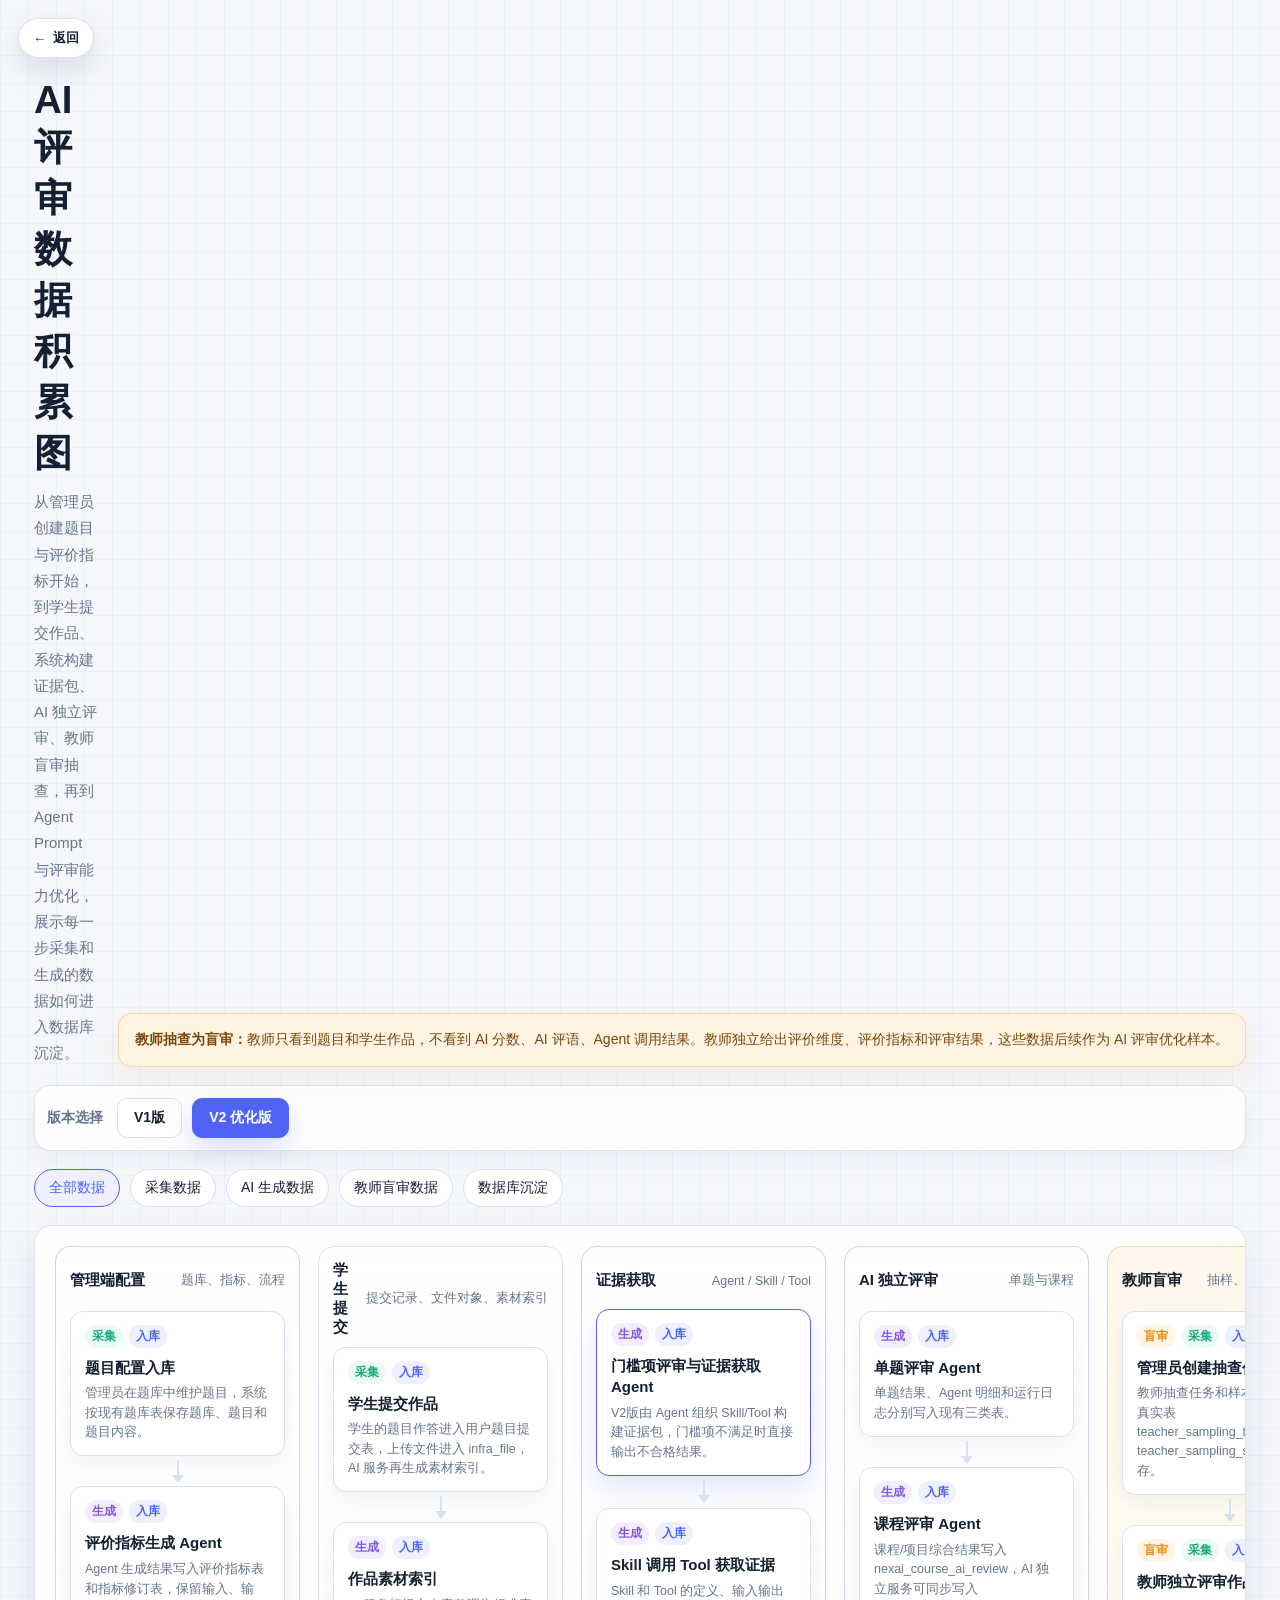
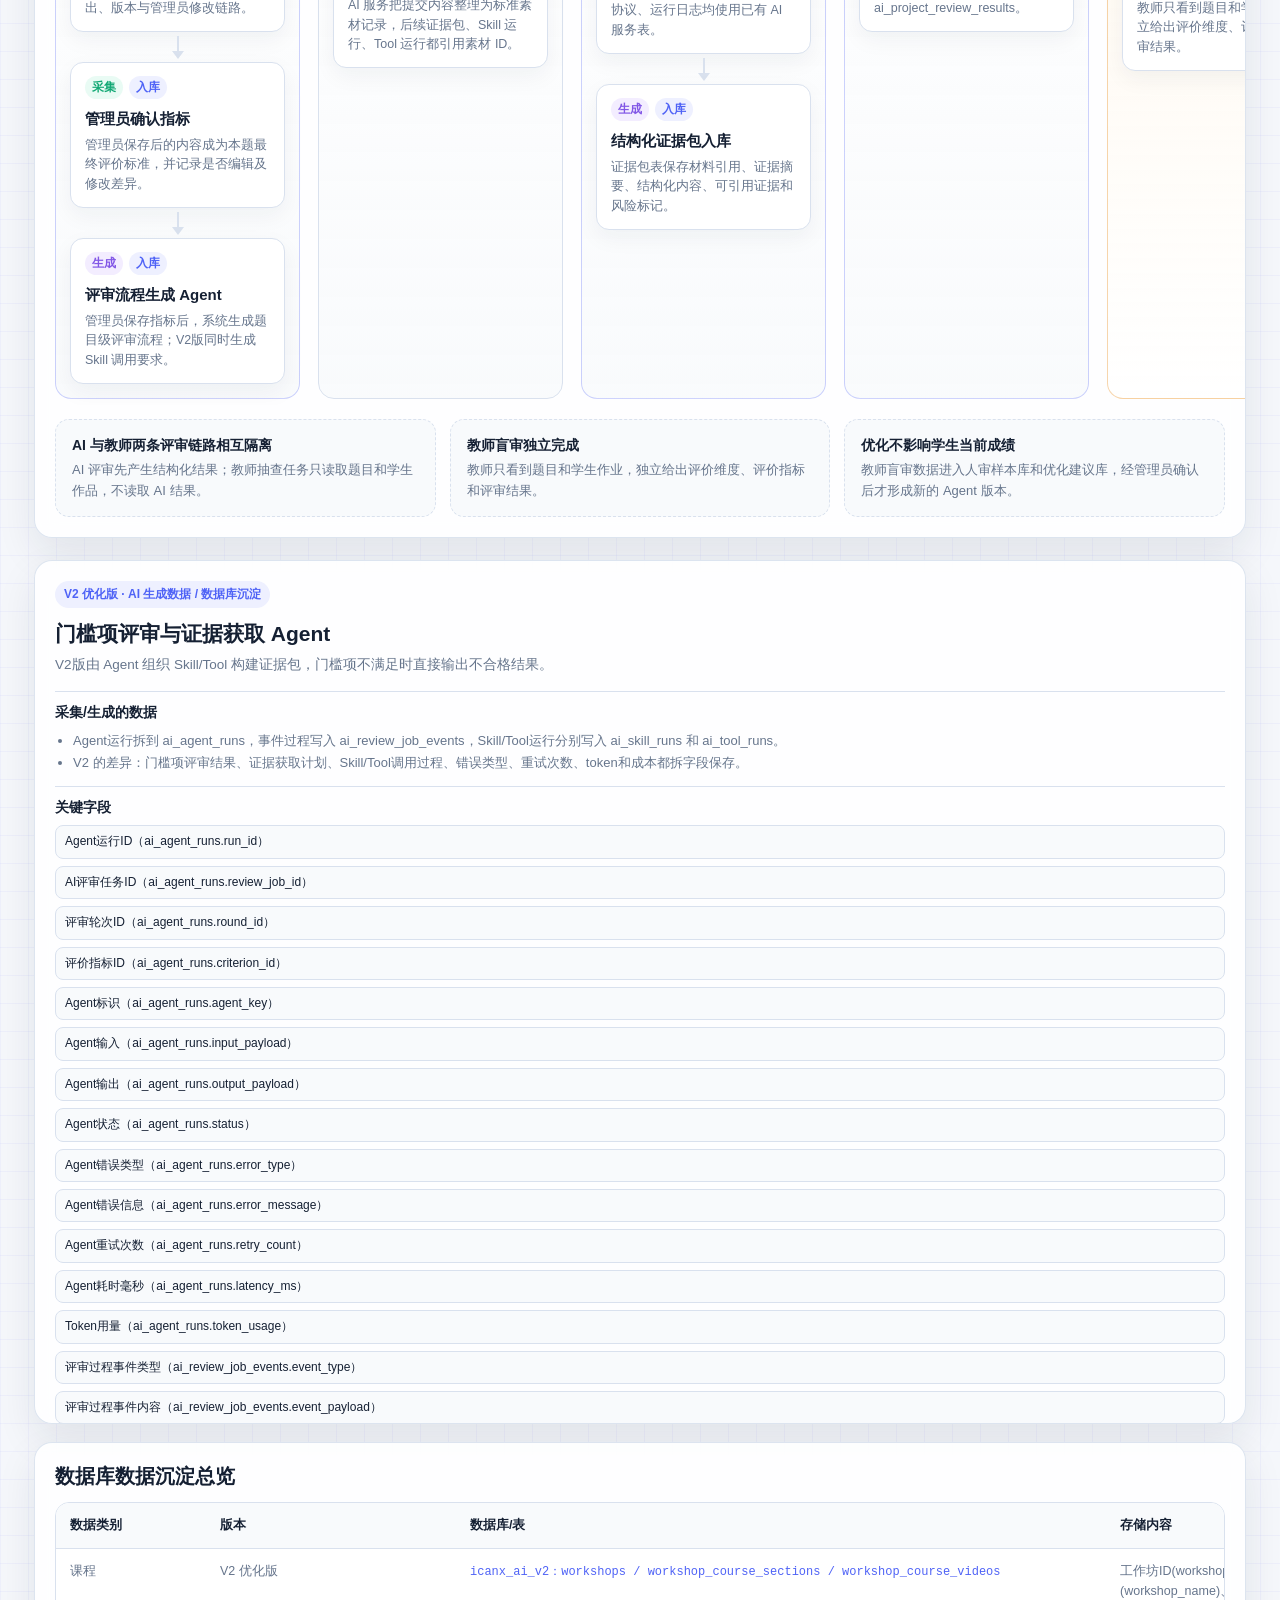
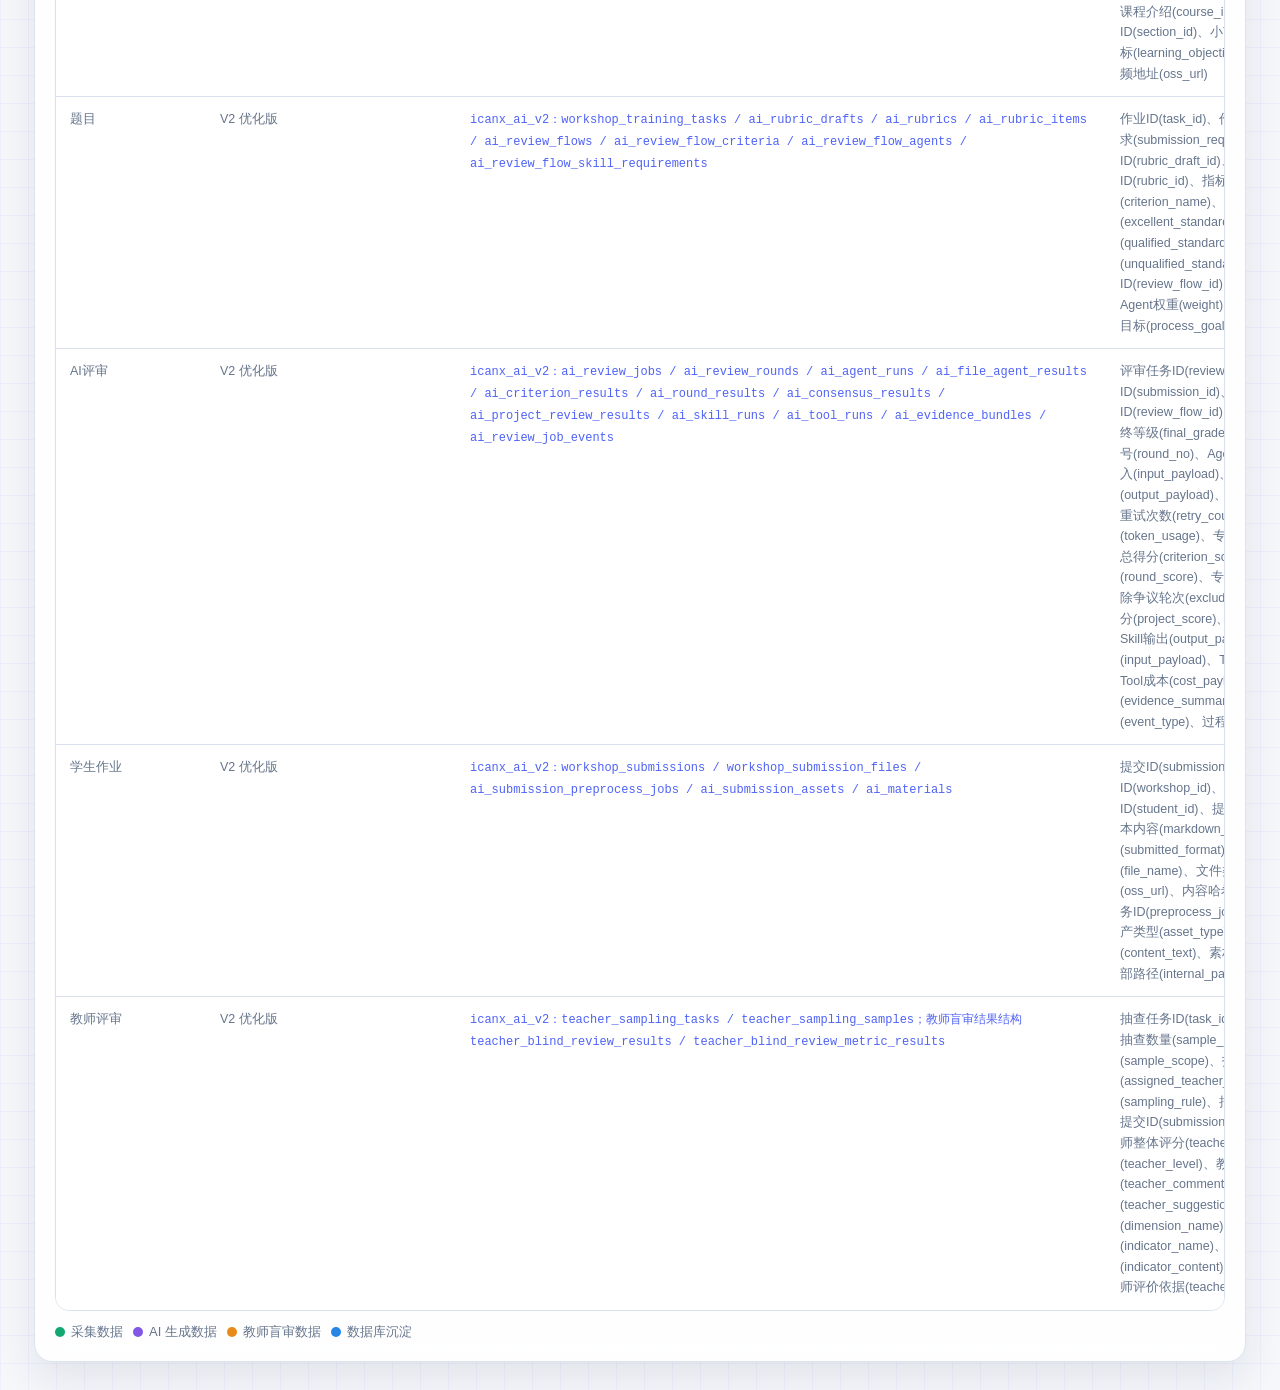
==== commit 24d99559: "feat: publish NexAI prototype center" ====
--- a/ai_review_data_accumulation_map.html
+++ b/ai_review_data_accumulation_map.html
@@ -52,7 +52,7 @@
     .page {
       max-width: 1880px;
       margin: 0 auto;
-      padding: 28px 34px;
+      padding: 78px 34px 28px;
     }
 
     .hero {
@@ -615,7 +615,7 @@
 
     @media (max-width: 760px) {
       .page {
-        padding: 18px;
+        padding: 72px 18px 18px;
       }
 
       .hero {
@@ -635,9 +635,48 @@
         min-width: 0;
       }
     }
+
+    .prototype-back-button {
+      position: fixed;
+      top: 18px;
+      left: 18px;
+      z-index: 50;
+      display: inline-flex;
+      align-items: center;
+      gap: 7px;
+      height: 40px;
+      padding: 0 14px;
+      border: 1px solid rgba(217, 225, 238, 0.95);
+      border-radius: 999px;
+      background: rgba(255, 255, 255, 0.94);
+      color: #152033;
+      font-size: 13px;
+      font-weight: 900;
+      cursor: pointer;
+      box-shadow: 0 12px 28px rgba(21, 32, 51, 0.12);
+      backdrop-filter: blur(10px);
+      transition: transform 0.16s ease, border-color 0.16s ease, color 0.16s ease;
+    }
+
+    .prototype-back-button:hover {
+      transform: translateY(-1px);
+      border-color: var(--primary);
+      color: var(--primary);
+    }
+
+    .prototype-back-button.is-disabled {
+      color: #94a3b8;
+      border-color: #e2e8f0;
+      cursor: default;
+      transform: none;
+    }
   </style>
 </head>
 <body>
+  <button class="prototype-back-button" data-prototype-back type="button" onclick="goPrototypeBack()" aria-label="返回上一页">
+    <span aria-hidden="true">←</span>
+    <span class="prototype-back-text">返回</span>
+  </button>
   <main class="page">
     <section class="hero" aria-labelledby="page-title">
       <div>
@@ -740,6 +779,39 @@
   </main>
 
   <script>
+    function goPrototypeBack() {
+      const previousUrl = sessionStorage.getItem("prototypePreviousUrl");
+      if (previousUrl && previousUrl !== window.location.href) {
+        sessionStorage.removeItem("prototypePreviousUrl");
+        window.location.href = previousUrl;
+        return;
+      }
+
+      if (window.history.length > 1) {
+        window.history.back();
+        return;
+      }
+
+      const button = document.querySelector("[data-prototype-back]");
+      const label = button ? button.querySelector(".prototype-back-text") : null;
+      if (button && label) {
+        button.classList.add("is-disabled");
+        label.textContent = "暂无上一页";
+        window.setTimeout(() => {
+          button.classList.remove("is-disabled");
+          label.textContent = "返回";
+        }, 1600);
+      }
+    }
+
+    document.addEventListener("click", (event) => {
+      const link = event.target.closest("a[href]");
+      if (!link) return;
+      const href = link.getAttribute("href") || "";
+      if (!href || href.startsWith("#") || href.startsWith("javascript:") || link.target === "_blank") return;
+      sessionStorage.setItem("prototypePreviousUrl", window.location.href);
+    });
+
     const field = (version, key, name) => ({ version, key, name });
     const v1 = (key, name) => field("V1版", key, name);
     const v2 = (key, name) => field("V2 优化版", key, name);
